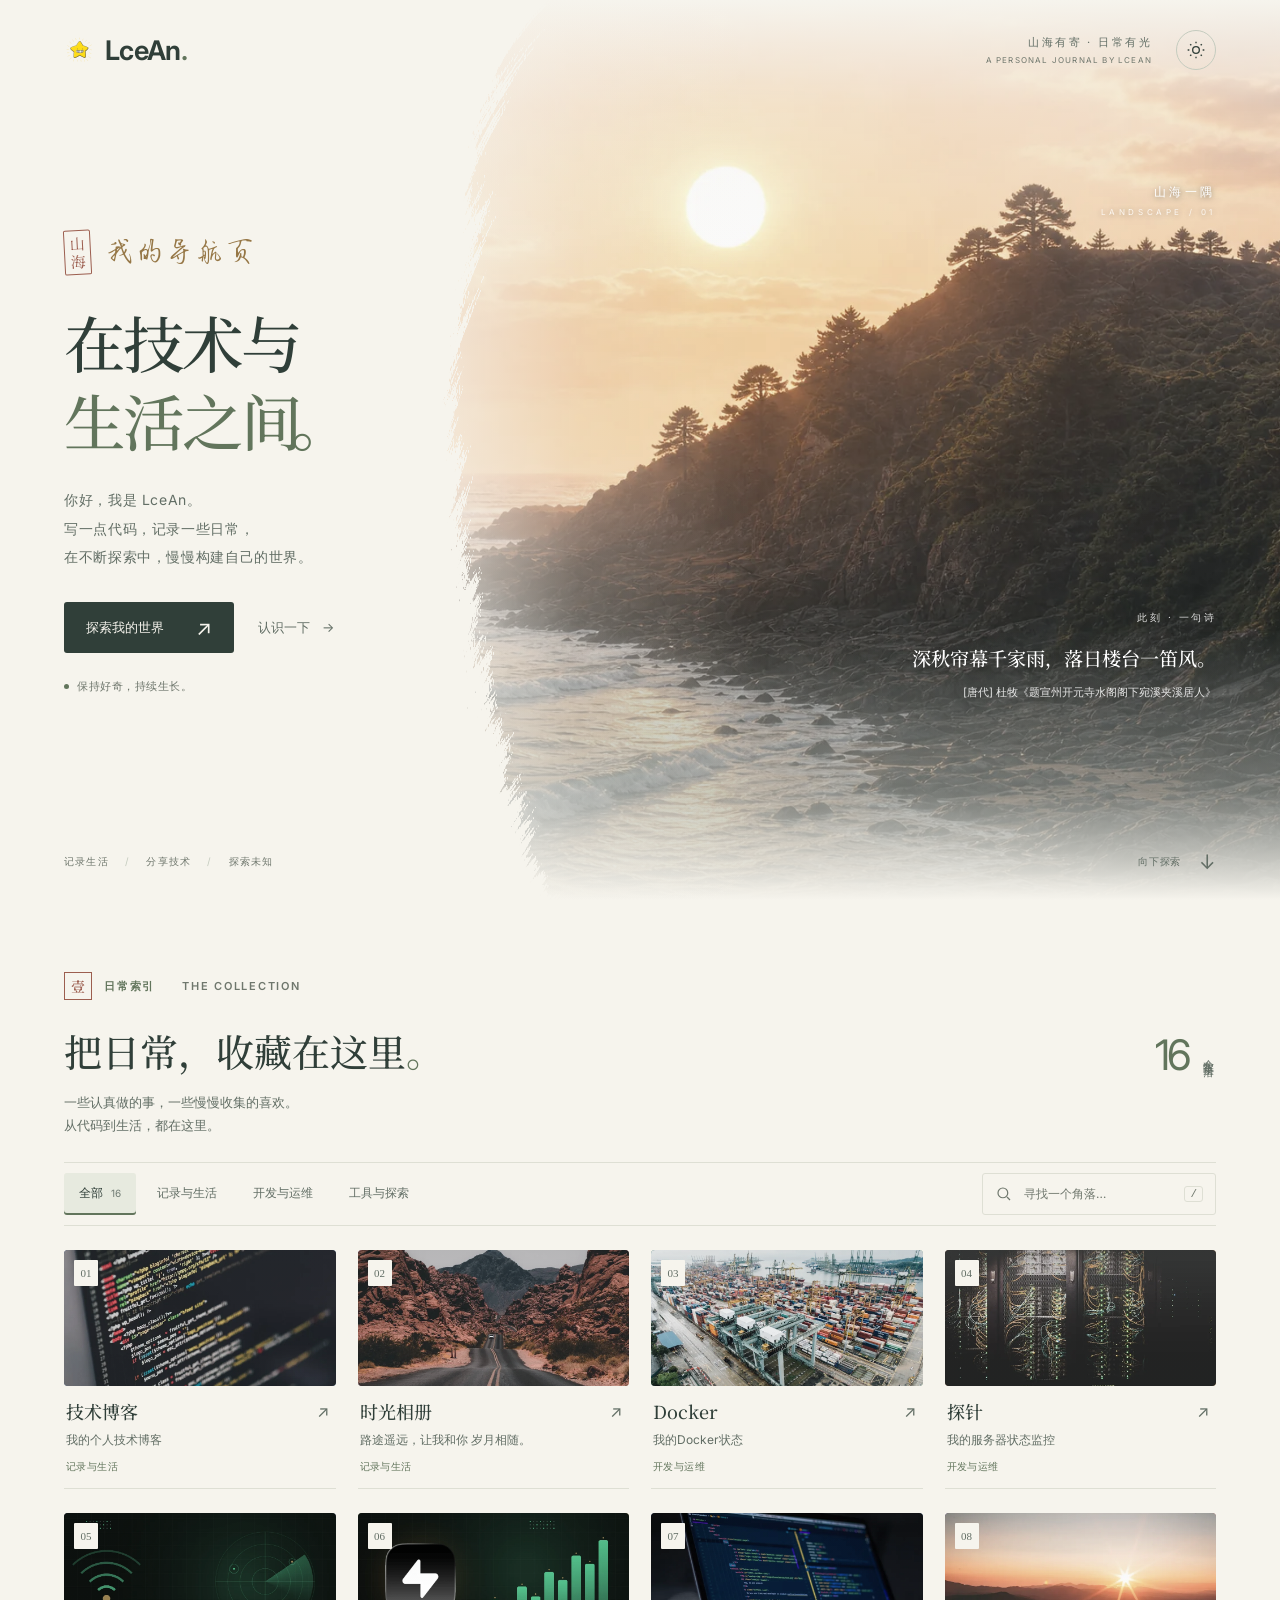
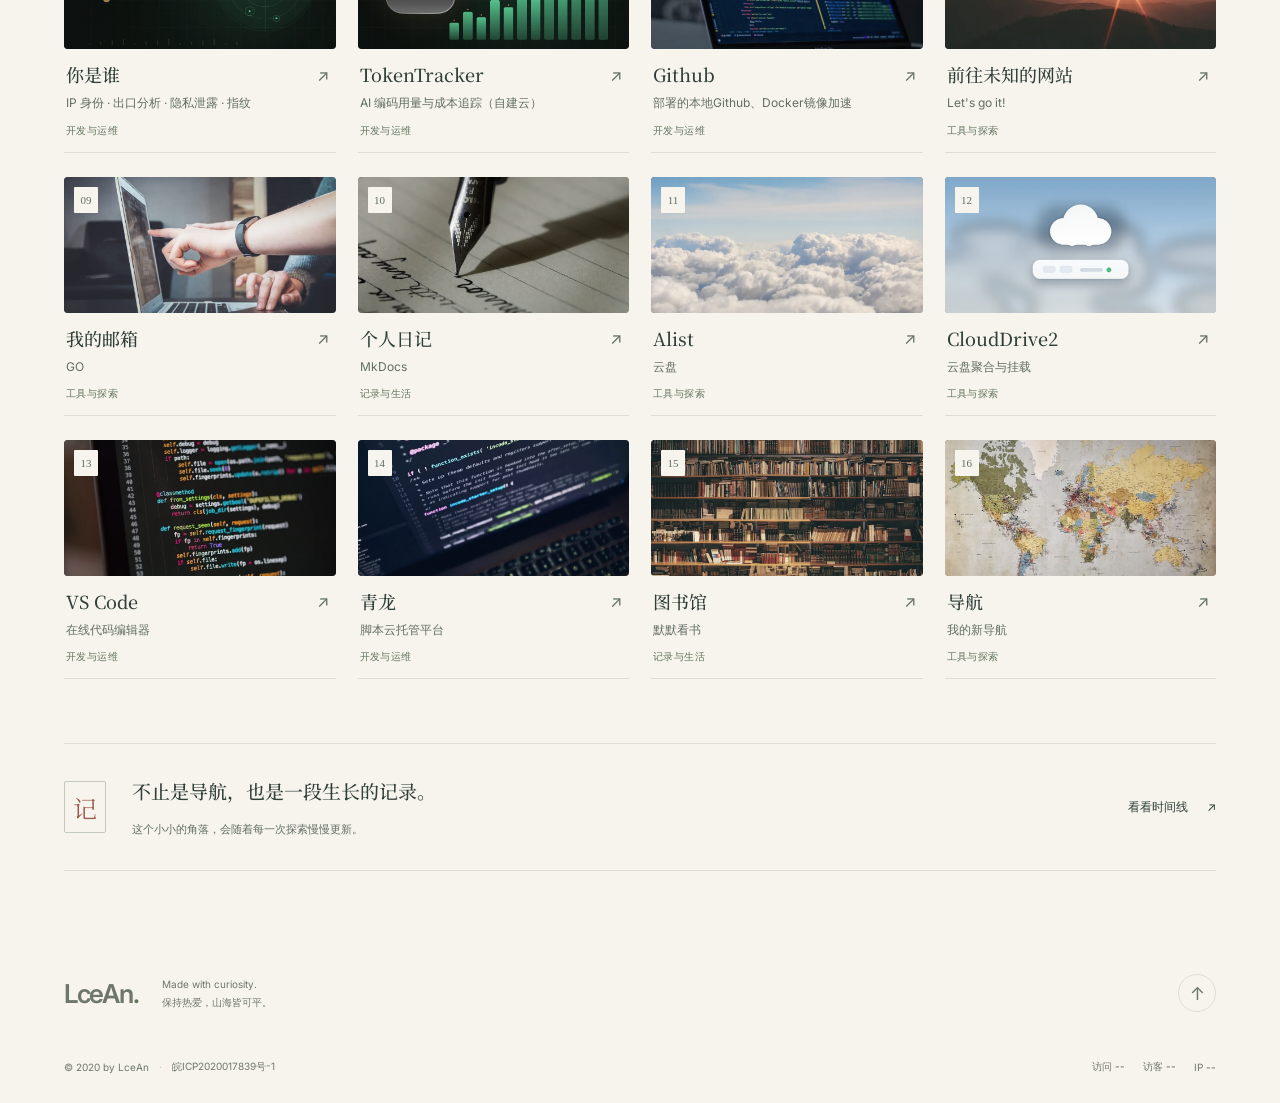
==== index.html @ af522eb8 "feat: bilingual navigation (zh/en) with auto-detect and toggle" ====
<!DOCTYPE html>
<html lang="zh-CN">
<head>
    <meta charset="UTF-8">
    <meta name="viewport" content="width=device-width, initial-scale=1.0">
    <meta name="author" content="LceAn" id="meta-author">
    <meta name="description" content="LceAn 的个人数字花园：记录生活、分享技术、探索未知。" id="meta-description">
    <meta name="theme-color" content="#f6f4ed">
    <meta property="og:title" content="LceAn - 个人网站导航">
    <meta property="og:description" content="技术、生活与持续构建中的个人数字入口">
    <meta property="og:type" content="website">
    <meta property="og:url" content="https://www.lcean.com">
    <meta property="og:image" content="https://www.lcean.com/src/img/hero-landscape-day.webp?v=20260731v1">
    <meta name="twitter:card" content="summary_large_image">
    <title>LceAn - 个人网站导航</title>

    <script>
        try {
            const savedTheme = localStorage.getItem("lcean-theme");
            const useDarkTheme = savedTheme
                ? savedTheme === "dark"
                : window.matchMedia("(prefers-color-scheme: dark)").matches;
            document.documentElement.classList.toggle("theme-dark", useDarkTheme);
            document.querySelector('meta[name="theme-color"]').content = useDarkTheme ? "#111d1b" : "#f6f4ed";
        } catch {}
    </script>
    <link rel="canonical" href="https://www.lcean.com/">
    <link rel="icon" type="image/webp" href="src/img/logoTM.webp?v=20260731v1">
    <link rel="preconnect" href="https://fonts.googleapis.com">
    <link rel="preconnect" href="https://fonts.gstatic.com" crossorigin>
    <link rel="preconnect" href="https://img.lcean.com" crossorigin>
    <link href="https://fonts.googleapis.com/css2?family=Inter:wght@400;500;600;700&family=Noto+Serif+SC:wght@500;600&display=swap" rel="stylesheet">
    <link rel="stylesheet" href="src/css/iconfont.css">
    <link rel="stylesheet" href="src/css/redesign.css?20260731v2">
    <link rel="stylesheet" href="src/css/garden.css?20261025v2">
</head>

<body>
    <a class="skip-link" href="#directory">跳到网站导航</a>
    <header class="site-header" id="site-header" aria-hidden="true" inert>
        <div class="header-inner">
            <a class="brand" href="#home" aria-label="返回首页" data-home-link>
                <img src="src/img/logoTM.webp?v=20260731v1" alt="" width="42" height="42">
                <span>LceAn</span>
            </a>

            <nav class="primary-nav" aria-label="主导航">
                <button class="nav-link" type="button" data-page="about">关于</button>
                <button class="nav-link" type="button" data-page="timeline">时间线</button>
                <button class="nav-link" type="button" data-page="more">更多</button>
                <span class="nav-divider" aria-hidden="true"></span>
                <a class="icon-link iconfont icon-github"
                   href="https://github.com/LceAn"
                   target="_blank"
                   rel="noopener noreferrer"
                   aria-label="访问 GitHub"></a>
                <button class="theme-toggle" type="button" aria-label="切换昼夜主题" aria-pressed="false">
                    <svg class="theme-icon theme-icon-sun" width="20" height="20" viewBox="0 0 24 24" fill="none" stroke="currentColor" stroke-width="1.6" aria-hidden="true"><circle cx="12" cy="12" r="4"/><path d="M12 2v2m0 16v2M2 12h2m16 0h2M5 5l1.4 1.4m11.2 11.2L19 19M5 19l1.4-1.4M17.6 6.4 19 5"/></svg>
                    <svg class="theme-icon theme-icon-moon" width="20" height="20" viewBox="0 0 24 24" fill="none" stroke="currentColor" stroke-width="1.6" aria-hidden="true"><path d="M20.5 13A8.5 8.5 0 0 1 11 3.5 8.5 8.5 0 1 0 20.5 13Z"/></svg>
                </button>
            </nav>
        </div>
    </header>

    <main>
        <section class="hero" id="home" aria-labelledby="hero-title">
            <div class="hero-masthead">
                <a class="masthead-brand" href="#home" aria-label="LceAn 首页">
                    <img src="src/img/logoTM.webp?v=20260731v1" width="32" height="32" alt="">
                    <span>LceAn<span class="brand-dot">.</span></span>
                </a>
                <span class="masthead-note">山海有寄 · 日常有光<small>A PERSONAL JOURNAL BY LCEAN</small></span>
                <button class="theme-toggle hero-theme" type="button" aria-label="切换昼夜主题" aria-pressed="false">
                    <svg class="theme-icon theme-icon-sun" width="20" height="20" viewBox="0 0 24 24" fill="none" stroke="currentColor" stroke-width="1.6" aria-hidden="true"><circle cx="12" cy="12" r="4"/><path d="M12 2v2m0 16v2M2 12h2m16 0h2M5 5l1.4 1.4m11.2 11.2L19 19M5 19l1.4-1.4M17.6 6.4 19 5"/></svg>
                    <svg class="theme-icon theme-icon-moon" width="20" height="20" viewBox="0 0 24 24" fill="none" stroke="currentColor" stroke-width="1.6" aria-hidden="true"><path d="M20.5 13A8.5 8.5 0 0 1 11 3.5 8.5 8.5 0 1 0 20.5 13Z"/></svg>
                </button>
            </div>
            <div class="hero-copy">
                <div class="hero-preface"><span class="journal-seal" aria-hidden="true"><span>山</span><span>海</span></span><p class="hero-kicker" id="hero-kicker">我的导航页</p></div>
                <h1 id="hero-title"><span>在技术与</span><span class="title-accent">生活之间<span class="title-period">。</span></span></h1>
                <p class="hero-note">你好，我是 LceAn。<br>写一点代码，记录一些日常，<br>在不断探索中，慢慢构建自己的世界。</p>
                <div class="hero-actions">
                    <a class="primary-action" href="#directory">探索我的世界 <span aria-hidden="true">↗</span></a>
                    <button class="text-action" type="button" data-page="about">认识一下 <span aria-hidden="true">→</span></button>
                </div>
                <p class="hero-footnote"><span aria-hidden="true"></span> 保持好奇，持续生长。</p>
            </div>

            <figure class="hero-art" aria-label="日落海岸山水">
                <span class="scene-label" aria-hidden="true">山海一隅<span>LANDSCAPE / 01</span></span>
                <img class="hero-image hero-image-day"
                     src="src/img/hero-landscape-day.webp?v=20260731v1"
                     alt="日落时分的海岸、山崖与松林"
                     width="1536"
                     height="1024"
                     decoding="async"
                     fetchpriority="high">
                <img class="hero-image hero-image-night"
                     src="src/img/hero-landscape-night.webp?v=20260731v1"
                     alt=""
                     width="1536"
                     height="1024"
                     decoding="async"
                     aria-hidden="true">
                <figcaption class="hero-poem">
                    <span id="poem-sentence">深秋帘幕千家雨，落日楼台一笛风。</span>
                    <small id="poem-source">[唐代] 杜牧《题宣州开元寺水阁阁下宛溪夹溪居人》</small>
                </figcaption>
            </figure>
            <div class="hero-bottom">
                <span>记录生活 <i>/</i> 分享技术 <i>/</i> 探索未知</span>
                <a class="explore-link" href="#directory"><span>向下探索</span><span aria-hidden="true">↓</span></a>
            </div>
        </section>

        <section class="directory-section" id="directory" aria-label="个人网站入口">
            <div class="section-shell">
                <div class="directory-intro" data-directory-label>
                    <div>
                        <p class="directory-label"><span class="chapter-mark" aria-hidden="true">壹</span> 日常索引 <span>THE COLLECTION</span></p>
                        <h2>把日常，收藏在这里<span>。</span></h2>
                        <p class="directory-note">一些认真做的事，一些慢慢收集的喜欢。<br>从代码到生活，都在这里。</p>
                    </div>
                    <p class="collection-count"><strong id="site-count">14</strong><span>个数字角落</span></p>
                </div>
                <div class="directory-tools" id="directory-tools">
                    <div class="category-filters" role="group" aria-label="按分类筛选站点">
                        <button type="button" data-category="all" aria-pressed="true">全部 <span>14</span></button>
                        <button type="button" data-category="life" aria-pressed="false">记录与生活</button>
                        <button type="button" data-category="dev" aria-pressed="false">开发与运维</button>
                        <button type="button" data-category="tools" aria-pressed="false">工具与探索</button>
                    </div>
                    <label class="site-search">
                        <svg width="18" height="18" viewBox="0 0 24 24" fill="none" stroke="currentColor" stroke-width="1.6" aria-hidden="true"><circle cx="10.5" cy="10.5" r="6.5"/><path d="m16 16 4 4"/></svg>
                        <input id="site-search" type="search" placeholder="寻找一个角落…" aria-label="搜索站点" autocomplete="off">
                        <kbd aria-hidden="true">/</kbd>
                    </label>
                </div>
                <p class="sr-only" id="filter-status" role="status" aria-live="polite"></p>
                <div class="section-heading">
                    <div>
                        <p class="section-eyebrow"></p>
                        <h2 id="directory-title"></h2>
                    </div>
                    <button class="back-to-directory" type="button" data-back-to-directory hidden>
                        <svg width="18" height="18" viewBox="0 0 24 24" fill="none" stroke="currentColor" stroke-width="1.6" aria-hidden="true"><path d="m10 5-7 7 7 7M3 12h18"/></svg>
                        返回入口
                    </button>
                </div>

                <div id="dynamic-content">
                    <div class="cards-grid" id="cards-grid" aria-live="polite"></div>
                </div>
                <div class="garden-note">
                    <span class="garden-symbol" aria-hidden="true">记</span>
                    <div><p>不止是导航，也是一段生长的记录。</p><span>这个小小的角落，会随着每一次探索慢慢更新。</span></div>
                    <button type="button" data-page="timeline">看看时间线 <span aria-hidden="true">↗</span></button>
                </div>
            </div>
        </section>
    </main>

    <footer class="site-footer">
        <div class="footer-signoff"><a href="#home">LceAn<span>.</span></a><p>Made with curiosity. <span>保持热爱，山海皆可平。</span></p><a class="footer-top" href="#home" aria-label="回到顶部">↑</a></div>
        <div class="footer-inner">
            <div class="footer-identity">
                <span id="footer-copy">© 2020 by LceAn</span>
                <span class="footer-separator" aria-hidden="true">·</span>
                <a id="footer-record" href="https://beian.miit.gov.cn/" target="_blank" rel="noopener noreferrer">皖ICP2020017839号-1</a>
            </div>
            <div class="footer-metrics" aria-label="站点访问数据">
                <span id="busuanzi_container_site_pv">访问 <strong id="busuanzi_value_site_pv">--</strong></span>
                <span id="busuanzi_container_site_uv">访客 <strong id="busuanzi_value_site_uv">--</strong></span>
                <span class="footer-ip">IP <strong id="user-ip">获取中</strong></span>
            </div>
        </div>
    </footer>

    <script type="module" src="src/js/redesign.js?20261109v1"></script>
<script type="module" src="/src/js/i18n.js"></script>
</body>
</html>
---- src/css/iconfont.css ----
/* 在线链接服务仅供平台体验和调试使用，平台不承诺服务的稳定性，企业客户需下载字体包自行发布使用并做好备份。 */
@font-face {
    font-family: 'iconfont';  /* Project id 4382156 */
    src: url('//at.alicdn.com/t/c/font_4382156_0seyb698ra4q.woff2?t=1703077692070') format('woff2'),
    url('//at.alicdn.com/t/c/font_4382156_0seyb698ra4q.woff?t=1703077692070') format('woff'),
    url('//at.alicdn.com/t/c/font_4382156_0seyb698ra4q.ttf?t=1703077692070') format('truetype');
}


.iconfont {
    font-family: "iconfont" !important;
    font-size: 16px;
    font-style: normal;
    -webkit-font-smoothing: antialiased;
    -moz-osx-font-smoothing: grayscale;
}

.icon-zhihu-copy:before {
    content: "\e600";
}

.icon-yejian:before {
    content: "\e650";
}


.icon-github:before {
    content: "\e64c";
}

.icon_top:before{
    content:"\e62b";
}
---- src/css/redesign.css ----
@charset "utf-8";

@font-face {
    font-family: "LceAn Brush";
    src: url("../ttf/lcean-brush-subset.ttf?v=20260731v1") format("truetype");
    font-weight: 400;
    font-style: normal;
    font-display: swap;
}

:root {
    --paper: #fbf8f1;
    --paper-soft: #f6f1e8;
    --surface: #ffffff;
    --ink: #132135;
    --ink-soft: #606875;
    --ink-faint: #9197a1;
    --accent: #3156f5;
    --accent-soft: rgba(49, 86, 245, 0.1);
    --amber: #f2ab00;
    --line: rgba(19, 33, 53, 0.12);
    --line-strong: rgba(19, 33, 53, 0.2);
    --header-height: 60px;
    --page-padding: clamp(24px, 4vw, 64px);
    --content-width: 1180px;
    --radius-card: 18px;
    --shadow-card: 0 12px 34px rgba(32, 37, 44, 0.08);
    --shadow-card-hover: 0 24px 54px rgba(32, 37, 44, 0.16);
    color-scheme: light;
}

html.theme-dark {
    --paper: #0d1118;
    --paper-soft: #121821;
    --surface: #171d27;
    --ink: #f5f0e8;
    --ink-soft: #b7bdc7;
    --ink-faint: #7f8793;
    --accent: #8091ff;
    --accent-soft: rgba(128, 145, 255, 0.14);
    --amber: #f1bd43;
    --line: rgba(255, 255, 255, 0.1);
    --line-strong: rgba(255, 255, 255, 0.18);
    --shadow-card: 0 14px 34px rgba(0, 0, 0, 0.28);
    --shadow-card-hover: 0 24px 60px rgba(0, 0, 0, 0.42);
    color-scheme: dark;
}

* {
    box-sizing: border-box;
}

html {
    scroll-behavior: smooth;
    background: var(--paper);
}

body {
    margin: 0;
    min-width: 320px;
    color: var(--ink);
    background: var(--paper);
    font-family: "Inter", "PingFang SC", "Microsoft YaHei", sans-serif;
    -webkit-font-smoothing: antialiased;
    text-rendering: optimizeLegibility;
    transition: color 360ms ease, background-color 360ms ease;
}

button,
a {
    font: inherit;
}

a {
    color: inherit;
}

button {
    border: 0;
}

button,
a[href] {
    -webkit-tap-highlight-color: transparent;
}

:focus-visible {
    outline: 3px solid color-mix(in srgb, var(--accent) 68%, transparent);
    outline-offset: 4px;
}

.material-symbols-rounded {
    font-variation-settings: "FILL" 0, "wght" 400, "GRAD" 0, "opsz" 20;
}

.site-header {
    position: fixed;
    top: 0;
    left: 0;
    width: 100%;
    z-index: 100;
    height: var(--header-height);
    background: var(--paper);
    border-bottom: 0;
    opacity: 0;
    visibility: hidden;
    pointer-events: none;
    transform: translateY(calc(-100% - 8px));
    transition:
        transform 320ms cubic-bezier(0.22, 1, 0.36, 1),
        opacity 220ms ease,
        visibility 0s linear 320ms,
        background-color 360ms ease;
}

body.is-header-visible .site-header {
    opacity: 1;
    visibility: visible;
    pointer-events: auto;
    transform: translateY(0);
    transition-delay: 0s;
}

.header-inner {
    width: 100%;
    height: 100%;
    padding: 0 var(--page-padding);
    display: flex;
    align-items: center;
    justify-content: space-between;
}

.brand {
    display: inline-flex;
    align-items: center;
    gap: 8px;
    color: var(--ink);
    text-decoration: none;
    font-size: 23px;
    font-weight: 650;
    letter-spacing: 0;
}

.brand img {
    width: 34px;
    height: 34px;
    object-fit: contain;
    mix-blend-mode: multiply;
    transform: scale(1.08);
    transform-origin: center;
}

html.theme-dark .brand img {
    padding: 3px;
    background: #fff;
    border-radius: 50%;
    mix-blend-mode: normal;
}

.primary-nav {
    display: flex;
    align-items: center;
    gap: 22px;
}

.nav-link,
.icon-link,
.theme-toggle {
    color: var(--ink);
}

.nav-link {
    position: relative;
    padding: 8px 0;
    background: transparent;
    font-size: 14px;
    font-weight: 500;
    cursor: pointer;
    transition: color 180ms ease;
}

.nav-link::after {
    content: "";
    position: absolute;
    left: 50%;
    right: 50%;
    bottom: 2px;
    height: 2px;
    border-radius: 99px;
    background: var(--accent);
    transition: left 180ms ease, right 180ms ease;
}

.nav-link:hover,
.nav-link.is-active {
    color: var(--accent);
}

.nav-link.is-active::after {
    left: 0;
    right: 0;
}

.nav-divider {
    width: 1px;
    height: 18px;
    background: var(--line-strong);
}

.icon-link {
    display: inline-grid;
    width: 30px;
    height: 30px;
    place-items: center;
    border-radius: 50%;
    text-decoration: none;
    font-size: 20px;
    transition: color 180ms ease, background-color 180ms ease, transform 180ms ease;
}

.icon-link:hover {
    color: var(--accent);
    background: var(--accent-soft);
    transform: translateY(-1px);
}

.theme-toggle {
    position: relative;
    display: grid;
    width: 32px;
    height: 32px;
    place-items: center;
    border: 0;
    border-radius: 50%;
    background: transparent;
    box-shadow: none;
    cursor: pointer;
    transition: color 180ms ease, border-color 180ms ease, transform 180ms ease, background-color 360ms ease;
}

.theme-toggle:hover {
    color: var(--accent);
    background: var(--accent-soft);
    transform: rotate(5deg);
}

.theme-icon {
    position: absolute;
    font-size: 19px;
    transition: opacity 240ms ease, transform 240ms ease;
}

.theme-icon-moon {
    opacity: 0;
    transform: rotate(-45deg) scale(0.65);
}

html.theme-dark .theme-icon-sun {
    opacity: 0;
    transform: rotate(45deg) scale(0.65);
}

html.theme-dark .theme-icon-moon {
    opacity: 1;
    transform: rotate(0) scale(1);
}

.hero {
    position: relative;
    min-height: 100svh;
    overflow: hidden;
    background: var(--paper);
    isolation: isolate;
}

.hero-copy {
    position: absolute;
    z-index: 4;
    left: var(--page-padding);
    top: 50%;
    width: min(45vw, 650px);
    transform: translateY(-46%);
}

.hero-kicker {
    margin: 0 0 28px;
    color: var(--amber);
    font-family: "LceAn Brush", "KaiTi", cursive;
    font-size: 46px;
    line-height: 1;
    letter-spacing: 0.08em;
}

.hero h1 {
    max-width: 680px;
    margin: 0;
    color: var(--ink);
    font-family: "Noto Serif SC", "Songti SC", serif;
    font-size: 72px;
    font-weight: 600;
    line-height: 1.18;
    letter-spacing: 0;
    text-wrap: balance;
}

.headline-brush {
    display: block;
    width: clamp(112px, 10vw, 152px);
    height: auto;
    margin: 26px 0 17px;
    object-fit: contain;
    opacity: 0.92;
}

.hero-note {
    max-width: 430px;
    margin: 0;
    color: var(--ink-soft);
    font-size: 15px;
    line-height: 1.75;
    letter-spacing: 0.02em;
}

.hero-art {
    position: absolute;
    z-index: 2;
    top: 0;
    right: 0;
    width: min(92vw, 1380px);
    height: 100%;
    margin: 0;
    overflow: hidden;
    opacity: 1;
    animation: reveal-landscape 760ms ease-out 80ms backwards;
    -webkit-mask-image: url("../img/hero-brush-mask.webp?v=20260731v1");
    mask-image: url("../img/hero-brush-mask.webp?v=20260731v1");
    -webkit-mask-size: 100% 100%;
    mask-size: 100% 100%;
    -webkit-mask-position: center;
    mask-position: center;
    -webkit-mask-repeat: no-repeat;
    mask-repeat: no-repeat;
}

.hero-art::after {
    content: "";
    position: absolute;
    z-index: 4;
    right: 0;
    bottom: 0;
    left: 0;
    height: 32px;
    background: linear-gradient(to bottom, transparent, var(--paper));
    pointer-events: none;
}

.hero-image {
    position: absolute;
    inset: 0;
    width: 100%;
    height: 100%;
    object-fit: cover;
    object-position: left center;
    transition: opacity 500ms ease;
}

.hero-image-night {
    opacity: 0;
}

html.theme-dark .hero-image-day {
    opacity: 0;
}

html.theme-dark .hero-image-night {
    opacity: 1;
}

.hero-poem {
    position: absolute;
    z-index: 3;
    right: clamp(28px, 4vw, 70px);
    bottom: clamp(72px, 10vh, 120px);
    max-width: 520px;
    color: #fff;
    text-align: right;
    text-shadow: 0 2px 16px rgba(0, 0, 0, 0.58);
}

.hero-poem span {
    display: block;
    font-family: "Noto Serif SC", serif;
    font-size: 24px;
    font-weight: 600;
    line-height: 1.5;
}

.hero-poem small {
    display: block;
    margin-top: 8px;
    font-size: 12px;
    line-height: 1.5;
    opacity: 0.86;
}

.explore-link {
    position: absolute;
    z-index: 5;
    left: calc(var(--page-padding) + min(17vw, 225px));
    bottom: clamp(28px, 5vh, 54px);
    display: inline-flex;
    flex-direction: column;
    align-items: center;
    gap: 6px;
    color: var(--ink-soft);
    text-decoration: none;
    font-size: 13px;
    letter-spacing: 0.08em;
    transition: color 180ms ease, transform 180ms ease;
}

.explore-link .material-symbols-rounded {
    font-size: 24px;
    animation: float-down 1800ms ease-in-out infinite;
}

.explore-link:hover {
    color: var(--accent);
    transform: translateY(2px);
}

.directory-section {
    scroll-margin-top: var(--header-height);
    min-height: 100vh;
    padding: clamp(78px, 8vw, 116px) var(--page-padding) clamp(72px, 8vw, 108px);
    background: var(--paper);
    border-top: 0;
}

.section-shell {
    width: min(100%, var(--content-width));
    margin: 0 auto;
}

.directory-label {
    margin: 0 0 26px;
    color: var(--accent);
    font-size: 12px;
    font-weight: 600;
    letter-spacing: 0.17em;
}

.directory-label[hidden] {
    display: none !important;
}

.section-heading {
    display: none;
    align-items: flex-end;
    justify-content: space-between;
    gap: 24px;
    margin-bottom: 38px;
}

.directory-section.is-page-view .section-heading {
    display: flex;
}

.section-eyebrow {
    margin: 0 0 10px;
    color: var(--accent);
    font-size: 12px;
    font-weight: 600;
    letter-spacing: 0.16em;
    text-transform: uppercase;
}

.section-heading h2 {
    margin: 0;
    color: var(--ink);
    font-family: "Noto Serif SC", serif;
    font-size: 42px;
    font-weight: 600;
    letter-spacing: 0;
}

.back-to-directory {
    display: inline-flex;
    align-items: center;
    gap: 8px;
    padding: 11px 16px;
    color: var(--ink);
    background: var(--surface);
    border: 1px solid var(--line);
    border-radius: 999px;
    cursor: pointer;
    transition: color 180ms ease, border-color 180ms ease, transform 180ms ease;
}

.back-to-directory[hidden] {
    display: none !important;
}

.back-to-directory:hover {
    color: var(--accent);
    border-color: color-mix(in srgb, var(--accent) 36%, transparent);
    transform: translateY(-1px);
}

.cards-grid {
    display: grid;
    grid-template-columns: repeat(3, minmax(0, 1fr));
    gap: 20px;
}

.nav-card {
    position: relative;
    min-width: 0;
    overflow: hidden;
    border: 1px solid var(--line);
    border-radius: var(--radius-card);
    background: var(--surface);
    box-shadow: var(--shadow-card);
    color: #fff;
    text-decoration: none;
    opacity: 0;
    transform: translateY(28px);
    transition:
        opacity 560ms cubic-bezier(0.22, 1, 0.36, 1),
        transform 560ms cubic-bezier(0.22, 1, 0.36, 1),
        box-shadow 260ms ease,
        border-color 260ms ease;
}

.nav-card.is-visible {
    opacity: 1;
    transform: translateY(0);
}

.nav-card:hover {
    z-index: 2;
    border-color: color-mix(in srgb, var(--accent) 42%, transparent);
    box-shadow: var(--shadow-card-hover);
    transform: translateY(-7px);
}

.card-media {
    position: relative;
    aspect-ratio: 16 / 9;
    overflow: hidden;
    background: #6574a8;
}

.card-media::after {
    content: "";
    position: absolute;
    inset: 0;
    z-index: 1;
    background:
        linear-gradient(180deg, rgba(8, 12, 18, 0.08), rgba(8, 12, 18, 0.24) 44%, rgba(8, 12, 18, 0.74));
}

.card-image {
    width: 100%;
    height: 100%;
    display: block;
    object-fit: cover;
    transition: transform 700ms cubic-bezier(0.22, 1, 0.36, 1), opacity 240ms ease;
}

.nav-card:hover .card-image {
    transform: scale(1.055);
}

.card-badge {
    position: absolute;
    z-index: 3;
    top: 14px;
    right: 14px;
    padding: 6px 10px;
    border: 1px solid rgba(255, 255, 255, 0.3);
    border-radius: 999px;
    background: rgba(20, 24, 31, 0.58);
    font-size: 11px;
    font-weight: 600;
    letter-spacing: 0.04em;
}

.card-copy {
    position: absolute;
    z-index: 3;
    left: 20px;
    right: 20px;
    bottom: 18px;
}

.card-copy h3 {
    margin: 0;
    font-size: 25px;
    font-weight: 650;
    line-height: 1.2;
    letter-spacing: 0;
    text-shadow: 0 2px 12px rgba(0, 0, 0, 0.48);
}

.card-copy p {
    margin: 7px 0 0;
    overflow: hidden;
    font-size: 13px;
    line-height: 1.5;
    opacity: 0.92;
    text-overflow: ellipsis;
    text-shadow: 0 2px 9px rgba(0, 0, 0, 0.58);
    white-space: nowrap;
}

.content-view {
    animation: content-enter 420ms ease both;
}

.about-page {
    width: 100%;
}

.about-intro {
    display: grid;
    grid-template-columns: 112px minmax(0, 1fr) 132px;
    gap: clamp(24px, 3.5vw, 46px);
    align-items: center;
    padding: 6px 0 40px;
    border-bottom: 1px solid var(--line);
}

.about-avatar {
    display: block;
    width: 112px;
    height: 112px;
    object-fit: cover;
    border: 1px solid var(--line-strong);
    border-radius: 50%;
}

.about-role {
    margin: 0 0 9px;
    color: var(--accent);
    font-size: 11px;
    font-weight: 600;
    letter-spacing: 0.14em;
    text-transform: uppercase;
}

.about-intro-copy h3 {
    margin: 0;
    color: var(--ink);
    font-family: "Noto Serif SC", serif;
    font-size: 36px;
    font-weight: 600;
    letter-spacing: 0;
}

.about-intro-copy > p:last-child {
    max-width: 690px;
    margin: 14px 0 0;
    color: var(--ink-soft);
    font-size: 14px;
    line-height: 1.9;
}

.about-social {
    display: grid;
}

.about-social a {
    display: flex;
    align-items: center;
    justify-content: space-between;
    gap: 12px;
    padding: 10px 0;
    color: var(--ink-soft);
    border-bottom: 1px solid var(--line);
    font-size: 12px;
    text-decoration: none;
    transition: color 180ms ease, padding-left 180ms ease;
}

.about-social a:first-child {
    border-top: 1px solid var(--line);
}

.about-social a:hover {
    padding-left: 4px;
    color: var(--accent);
}

.about-social .material-symbols-rounded {
    font-size: 15px;
}

.about-contact-grid {
    display: grid;
    grid-template-columns: repeat(3, minmax(0, 1fr));
    margin: 0;
    border-bottom: 1px solid var(--line);
}

.about-contact-item {
    display: grid;
    grid-template-columns: 28px minmax(0, 1fr);
    gap: 11px;
    padding: 21px 24px;
    border-right: 1px solid var(--line);
}

.about-contact-item:first-child {
    padding-left: 0;
}

.about-contact-item:last-child {
    border-right: 0;
}

.about-contact-item > .material-symbols-rounded {
    margin-top: 2px;
    color: var(--ink-faint);
    font-size: 18px;
}

.about-contact-item dt {
    margin-bottom: 5px;
    color: var(--ink-faint);
    font-size: 10px;
    letter-spacing: 0.08em;
}

.about-contact-item dd {
    margin: 0;
    color: var(--ink);
    font-size: 13px;
}

.about-contact-item a {
    color: inherit;
    text-decoration: none;
}

.about-contact-item a:hover {
    color: var(--accent);
}

.about-section {
    padding: 42px 0;
    border-bottom: 1px solid var(--line);
}

.about-version-section {
    padding-bottom: 8px;
    border-bottom: 0;
}

.about-section-heading {
    display: flex;
    align-items: flex-end;
    justify-content: space-between;
    gap: 36px;
    margin-bottom: 24px;
}

.about-section-heading > div > p {
    margin: 0 0 7px;
    color: var(--accent);
    font-size: 10px;
    font-weight: 600;
    letter-spacing: 0.15em;
    text-transform: uppercase;
}

.about-section-heading h3 {
    margin: 0;
    color: var(--ink);
    font-family: "Noto Serif SC", serif;
    font-size: 25px;
    font-weight: 600;
    letter-spacing: 0;
}

.about-section-heading > p {
    max-width: 440px;
    margin: 0;
    color: var(--ink-faint);
    font-size: 12px;
    line-height: 1.7;
    text-align: right;
}

.honor-grid {
    display: grid;
    grid-template-columns: repeat(4, minmax(0, 1fr));
    gap: 10px;
}

.honor-badge {
    display: grid;
    grid-template-columns: 42px minmax(0, 1fr) auto;
    gap: 12px;
    align-items: center;
    min-height: 88px;
    padding: 15px;
    background: color-mix(in srgb, var(--surface) 72%, transparent);
    border: 1px solid var(--line);
    border-radius: 14px;
}

.honor-icon {
    display: grid;
    width: 42px;
    height: 42px;
    place-items: center;
    color: var(--amber);
    background: color-mix(in srgb, var(--amber) 9%, var(--surface));
    border: 1px solid color-mix(in srgb, var(--amber) 32%, var(--line));
    border-radius: 50%;
    font-size: 21px;
    font-variation-settings: "FILL" 0, "wght" 420, "GRAD" 0, "opsz" 24;
}

.honor-content {
    min-width: 0;
}

.honor-content strong,
.honor-content small {
    display: block;
}

.honor-content strong {
    color: var(--ink);
    font-size: 13px;
    font-weight: 600;
}

.honor-content small {
    margin-top: 4px;
    overflow: hidden;
    color: var(--ink-faint);
    font-size: 10px;
    line-height: 1.4;
    text-overflow: ellipsis;
    white-space: nowrap;
}

.honor-count {
    color: var(--accent);
    font-family: "Inter", sans-serif;
    font-size: 15px;
    font-weight: 700;
    letter-spacing: 0;
}

.version-grid {
    display: grid;
    grid-template-columns: repeat(4, minmax(0, 1fr));
    border-top: 1px solid var(--line);
    border-bottom: 1px solid var(--line);
}

.version-cell {
    padding: 19px 20px;
    border-right: 1px solid var(--line);
}

.version-cell:first-child {
    padding-left: 0;
}

.version-cell:last-child {
    border-right: 0;
}

.version-cell span {
    display: block;
    margin-bottom: 7px;
    color: var(--ink-faint);
    font-size: 10px;
    letter-spacing: 0.05em;
}

.version-cell strong,
.version-cell a {
    color: var(--ink);
    font-size: 13px;
    font-weight: 600;
    text-decoration: none;
}

.version-cell a:hover {
    color: var(--accent);
}

.history-intro,
.more-intro {
    max-width: 680px;
    margin: -10px 0 42px;
    color: var(--ink-soft);
    font-size: 14px;
    line-height: 1.8;
}

.history-list {
    position: relative;
}

.history-list::before {
    content: "";
    position: absolute;
    top: 10px;
    bottom: 10px;
    left: 91px;
    width: 1px;
    background: var(--line-strong);
}

.history-year {
    display: grid;
    grid-template-columns: 70px 1fr;
    gap: 44px;
    margin-bottom: 42px;
}

.history-year-label {
    position: sticky;
    top: calc(var(--header-height) + 24px);
    align-self: start;
    color: var(--accent);
    font-family: "Noto Serif SC", serif;
    font-size: 22px;
    font-weight: 600;
}

.history-events {
    display: grid;
}

.history-event {
    position: relative;
    display: grid;
    grid-template-columns: 104px 1fr;
    gap: 20px;
    padding: 0 0 24px;
}

.history-event::before {
    content: "";
    position: absolute;
    top: 7px;
    left: -28px;
    width: 7px;
    height: 7px;
    border: 2px solid var(--paper-soft);
    border-radius: 50%;
    background: var(--accent);
    box-shadow: 0 0 0 1px var(--accent);
}

.history-event time {
    color: var(--ink-faint);
    font-size: 12px;
    line-height: 1.7;
}

.history-event p {
    margin: 0;
    color: var(--ink);
    font-size: 14px;
    line-height: 1.7;
}

.resource-list {
    border-top: 1px solid var(--line);
}

.resource-row {
    display: grid;
    grid-template-columns: 54px minmax(0, 1fr) auto;
    gap: 22px;
    align-items: center;
    padding: 24px 0;
    color: var(--ink);
    border-bottom: 1px solid var(--line);
    text-decoration: none;
    transition: color 180ms ease, padding-left 180ms ease;
}

.resource-row:hover {
    padding-left: 8px;
    color: var(--accent);
}

.resource-index {
    color: var(--ink-faint);
    font-family: "Inter", sans-serif;
    font-size: 12px;
    letter-spacing: 0.08em;
}

.resource-copy h3 {
    margin: 0 0 6px;
    font-family: "Noto Serif SC", serif;
    font-size: 22px;
    font-weight: 600;
}

.resource-copy p {
    margin: 0;
    color: var(--ink-soft);
    font-size: 13px;
    line-height: 1.7;
}

.resource-row .material-symbols-rounded {
    color: var(--ink-faint);
    font-size: 20px;
    transition: color 180ms ease, transform 180ms ease;
}

.resource-row:hover .material-symbols-rounded {
    color: var(--accent);
    transform: translate(3px, -3px);
}

.section-loading,
.section-error {
    margin: 70px 0;
    color: var(--ink-soft);
    text-align: center;
}

html.theme-dark .about-container {
    background: var(--paper-soft);
}

html.theme-dark .about-card,
html.theme-dark .about-header {
    color: var(--ink);
    background: var(--surface);
}

html.theme-dark .about-header {
    border-bottom-color: var(--line);
}

html.theme-dark .about-title,
html.theme-dark .section-title,
html.theme-dark .contact-link,
html.theme-dark .contact-text,
html.theme-dark .social-link,
html.theme-dark .honor-text,
html.theme-dark .version-value {
    color: var(--ink);
}

html.theme-dark .about-subtitle,
html.theme-dark .section-text,
html.theme-dark .version-label {
    color: var(--ink-soft);
}

html.theme-dark .contact-item,
html.theme-dark .social-link,
html.theme-dark .honor-item,
html.theme-dark .version-row {
    background: color-mix(in srgb, var(--surface) 72%, #000);
}

.site-footer {
    padding: 0 var(--page-padding);
    color: var(--ink-faint);
    background: var(--paper);
    border-top: 1px solid var(--line);
    font-size: 12px;
}

.footer-inner {
    width: min(100%, var(--content-width));
    min-height: 46px;
    margin: 0 auto;
    display: flex;
    align-items: center;
    justify-content: space-between;
    gap: 24px;
}

.footer-identity,
.footer-metrics {
    display: flex;
    align-items: center;
    gap: 10px;
    white-space: nowrap;
}

.site-footer a {
    color: inherit;
    text-decoration: none;
}

.site-footer a:hover {
    color: var(--accent);
}

.footer-separator {
    color: var(--line-strong);
}

.footer-metrics {
    gap: 18px;
}

.footer-metrics strong {
    color: var(--ink-soft);
    font-weight: 500;
}

@keyframes reveal-landscape {
    from {
        opacity: 0;
    }
    to {
        opacity: 1;
    }
}

@keyframes float-down {
    0%,
    100% {
        transform: translateY(-2px);
    }
    50% {
        transform: translateY(5px);
    }
}

@keyframes content-enter {
    from {
        opacity: 0;
        transform: translateY(14px);
    }
    to {
        opacity: 1;
        transform: translateY(0);
    }
}

@media (max-width: 1040px) {
    :root {
        --page-padding: clamp(22px, 4vw, 42px);
    }

    .hero-copy {
        width: 48vw;
    }

    .hero-art {
        width: 84vw;
    }

    .hero h1 {
        font-size: 60px;
    }

    .cards-grid {
        grid-template-columns: repeat(2, minmax(0, 1fr));
    }

    .about-intro {
        grid-template-columns: 96px minmax(0, 1fr);
    }

    .about-avatar {
        width: 96px;
        height: 96px;
    }

    .about-social {
        grid-column: 2;
        grid-template-columns: repeat(3, minmax(0, 1fr));
        gap: 22px;
    }

    .about-social a:first-child {
        border-top: 0;
    }

    .honor-grid,
    .version-grid {
        grid-template-columns: repeat(2, minmax(0, 1fr));
    }

    .version-cell:nth-child(2) {
        border-right: 0;
    }

    .version-cell:nth-child(n + 3) {
        border-top: 1px solid var(--line);
    }
}

@media (max-width: 720px) {
    :root {
        --header-height: 56px;
        --page-padding: 18px;
    }

    .brand {
        gap: 5px;
        font-size: 20px;
    }

    .brand img {
        width: 30px;
        height: 30px;
        transform: scale(1);
    }

    .primary-nav {
        gap: 10px;
    }

    .nav-link {
        font-size: 13px;
    }

    .nav-divider {
        display: none;
    }

    .icon-link {
        width: 27px;
        height: 27px;
        font-size: 18px;
    }

    .theme-toggle {
        width: 29px;
        height: 29px;
    }

    .hero-copy {
        top: 21%;
        left: 24px;
        width: calc(100% - 48px);
        transform: none;
    }

    .hero-kicker {
        margin-bottom: 18px;
        font-size: 34px;
    }

    .hero h1 {
        max-width: 340px;
        font-size: 44px;
        line-height: 1.22;
    }

    .headline-brush {
        width: 105px;
        margin: 18px 0 13px;
    }

    .hero-note {
        max-width: 290px;
        font-size: 13px;
        line-height: 1.65;
    }

    .hero-art {
        top: 34%;
        width: 112vw;
        height: 66%;
        transform: translateX(10vw);
        -webkit-mask-size: 112% 100%;
        mask-size: 112% 100%;
        -webkit-mask-position: left center;
        mask-position: left center;
    }

    .hero-image {
        object-position: 68% center;
    }

    .hero-poem {
        right: 28px;
        bottom: 58px;
        max-width: 310px;
    }

    .hero-poem span {
        font-size: 16px;
    }

    .hero-poem small {
        display: none;
    }

    .explore-link {
        left: 24px;
        bottom: 22px;
        align-items: flex-start;
    }

    .section-heading {
        align-items: flex-start;
        flex-direction: column;
    }

    .about-intro {
        grid-template-columns: 72px minmax(0, 1fr);
        gap: 18px;
        padding-bottom: 30px;
    }

    .about-avatar {
        width: 72px;
        height: 72px;
    }

    .about-intro-copy h3 {
        font-size: 27px;
    }

    .about-intro-copy > p:last-child {
        grid-column: 1 / -1;
        font-size: 13px;
        line-height: 1.8;
    }

    .about-social {
        grid-column: 1 / -1;
        gap: 14px;
    }

    .about-contact-grid {
        grid-template-columns: 1fr;
    }

    .about-contact-item,
    .about-contact-item:first-child {
        padding: 16px 0;
        border-right: 0;
        border-bottom: 1px solid var(--line);
    }

    .about-contact-item:last-child {
        border-bottom: 0;
    }

    .about-section {
        padding: 34px 0;
    }

    .about-section-heading {
        align-items: flex-start;
        flex-direction: column;
        gap: 12px;
        margin-bottom: 20px;
    }

    .about-section-heading > p {
        max-width: 320px;
        text-align: left;
    }

    .honor-grid {
        grid-template-columns: 1fr;
    }

    .version-grid {
        grid-template-columns: 1fr;
    }

    .version-cell,
    .version-cell:first-child {
        padding: 16px 0;
        border-right: 0;
        border-bottom: 1px solid var(--line);
    }

    .version-cell:nth-child(n + 3) {
        border-top: 0;
    }

    .version-cell:last-child {
        border-bottom: 0;
    }

    .history-list::before {
        left: 15px;
    }

    .history-year {
        display: block;
        margin-bottom: 34px;
        padding-left: 42px;
    }

    .history-year-label {
        position: static;
        margin: 0 0 18px;
    }

    .history-event {
        grid-template-columns: 82px 1fr;
        gap: 14px;
    }

    .history-event::before {
        left: -30px;
    }

    .resource-row {
        grid-template-columns: 40px minmax(0, 1fr) auto;
        gap: 12px;
        padding: 20px 0;
    }

    .cards-grid {
        grid-template-columns: 1fr;
    }

    .footer-inner {
        min-height: 48px;
        gap: 10px;
        font-size: 11px;
    }

    .footer-metrics {
        gap: 10px;
    }

    .footer-ip {
        display: none;
    }
}

@media (max-width: 420px) {
    .header-inner {
        padding: 0 14px;
    }

    .brand span {
        font-size: 20px;
    }

    .primary-nav {
        gap: 7px;
    }

    .nav-link {
        font-size: 12px;
    }

    .hero-copy {
        left: 20px;
        width: calc(100% - 40px);
    }

    .hero-art {
        width: 125vw;
        transform: translateX(20vw);
    }

    .hero-poem {
        display: none;
    }

    .footer-inner {
        align-items: flex-start;
        flex-direction: column;
        justify-content: center;
        gap: 3px;
        padding: 8px 0;
    }

    .footer-identity,
    .footer-metrics {
        gap: 8px;
    }

    .version-grid {
        grid-template-columns: 1fr;
    }

    .history-event {
        grid-template-columns: 1fr;
        gap: 3px;
    }
}

@media (prefers-reduced-motion: reduce) {
    html {
        scroll-behavior: auto;
    }

    *,
    *::before,
    *::after {
        scroll-behavior: auto !important;
        animation-duration: 0.01ms !important;
        animation-iteration-count: 1 !important;
        transition-duration: 0.01ms !important;
    }

    .hero-art {
        opacity: 1;
    }
}
---- src/css/garden.css ----
/* Digital garden — editorial layout, lightweight motion, original imagery. */
:root {
    --paper: #f6f4ed;
    --paper-soft: #eeece3;
    --surface: #faf9f4;
    --ink: #303f39;
    --ink-soft: #626e65;
    --ink-faint: #6f776d;
    --accent: #62755c;
    --accent-soft: #e7eadf;
    --amber: #967746;
    --seal: #9c5e4f;
    --line: #dedfd4;
    --line-strong: #c4cbbe;
    --content-width: 1180px;
    --radius-card: 4px;
    --shadow-card: none;
    --shadow-card-hover: 0 10px 28px #172b240b;
    --page-padding: clamp(24px, 5vw, 80px);
}
html.theme-dark {
    --paper: #111d1b;
    --paper-soft: #172522;
    --surface: #1b2c27;
    --ink: #e7eade;
    --ink-soft: #afbcaf;
    --ink-faint: #93a494;
    --accent: #bed09d;
    --accent-soft: #283b2d;
    --amber: #d8bc7e;
    --seal: #cc9480;
    --line: #2c3e36;
    --line-strong: #42584b;
    --shadow-card-hover: 0 14px 28px #0003;
}
[hidden] { display: none !important; }
::selection { color: var(--paper); background: var(--accent); }
.sr-only { position: absolute; width: 1px; height: 1px; padding: 0; overflow: hidden; clip-path: inset(50%); white-space: nowrap; }
.skip-link { position: fixed; left: 16px; top: -100px; z-index: 200; padding: 12px 18px; background: var(--ink); color: var(--paper); border-radius: 8px; }
.skip-link:focus { top: 12px; }
.site-header { box-shadow: 0 6px 25px #16282006; }
.header-inner { max-width: 1340px; margin: auto; }
.nav-link { min-height: 44px; }
.theme-toggle { width: 40px; height: 40px; background: transparent; border: 1px solid var(--line-strong); }
.material-symbols-rounded { display: inline-flex; align-items: center; justify-content: center; }
.material-symbols-rounded svg { width: 1em; height: 1em; flex-shrink: 0; }
.brand img, .masthead-brand img { mix-blend-mode: multiply; }
html.theme-dark .masthead-brand img { background: #fff; border-radius: 50%; mix-blend-mode: normal; }
.hero {
    --hero-inset: max(5vw, calc((100vw - 1440px) / 2));
    display: grid; grid-template-columns: minmax(0, 34fr) minmax(0, 66fr); column-gap: 0;
    grid-template-rows: 100px minmax(520px, 1fr) 76px;
    min-height: 100svh; max-width: none; margin: auto;
    padding: 0 var(--hero-inset); overflow: hidden;
}
.hero-masthead { position: relative; z-index: 5; grid-column: 1 / -1; display: flex; align-items: center; gap: 24px; height: 100px; }
.masthead-brand { display: inline-flex; align-items: center; gap: 9px; font-size: 27px; font-weight: 650; text-decoration: none; letter-spacing: -.7px; }
.brand-dot, .footer-signoff > a span { color: var(--accent); }
.masthead-note { margin-left: auto; color: var(--ink-soft); letter-spacing: .22em; font-size: 11px; text-align: right; line-height: 1.8; }
.masthead-note small { display: block; font-size: 8px; letter-spacing: .15em; color: var(--ink-faint); }
.hero-copy { position: relative; top: auto; left: auto; align-self: center; width: auto; transform: none; padding: 32px 0; }
.hero-preface { display: flex; align-items: center; gap: 16px; margin-bottom: 28px; }
.journal-seal { display: grid; grid-template-rows: 1fr 1fr; place-items: center; width: 27px; height: 45px; padding: 4px 2px; border: 1px solid var(--seal); border-radius: 2px; color: var(--seal); font: 15px/1 "Noto Serif SC", "Songti SC", serif; flex-shrink: 0; transform: rotate(-3deg); }
.hero-kicker { font-size: clamp(23px, 2vw, 29px); margin: 0; letter-spacing: .16em; color: var(--amber); }
.hero h1 { font-size: clamp(48px, 4.8vw, 80px); line-height: 1.28; font-weight: 500; letter-spacing: -.035em; max-width: none; text-wrap: initial; }
.hero h1 > span { display: block; white-space: nowrap; }
.title-accent { color: var(--accent); }
.title-period { margin-left: -.14em; }
.hero-note { margin: 26px 0 0; font-size: 14px; line-height: 2.05; letter-spacing: .045em; }
.hero-actions { display: flex; align-items: center; gap: 24px; margin-top: 30px; }
.primary-action { display: inline-flex; gap: 32px; align-items: center; padding: 15px 22px; color: var(--paper); background: var(--ink); font-size: 13px; border-radius: 3px; text-decoration: none; transition: background .2s, transform .2s; }
.primary-action span { font-size: 21px; line-height: 1; }
.primary-action:hover { background: var(--accent); transform: translateY(-2px); }
.text-action { padding: 12px 0; color: var(--ink-soft); background: none; font-size: 13px; cursor: pointer; }
.text-action span { margin-left: 8px; }
.text-action:hover { color: var(--accent); }
.hero-footnote { display: flex; align-items: center; gap: 8px; margin: 26px 0 0; color: var(--ink-faint); font-size: 11px; letter-spacing: .05em; }
.hero-footnote > span { width: 5px; height: 5px; border-radius: 50%; background: var(--accent); }
.hero-art {
    position: absolute; z-index: 2; top: 0; right: 0; bottom: 0;
    width: 76vw; height: 100%; min-height: 0; max-height: none; margin: 0;
    overflow: hidden; border-radius: 0; transform: none;
    /* Keep the original brush texture on the edge, with the landscape fully visible beyond it. */
    -webkit-mask-image: url("../img/hero-brush-mask.webp?v=20260731v1"), linear-gradient(to right, transparent 35.8%, #000 36%);
    mask-image: url("../img/hero-brush-mask.webp?v=20260731v1"), linear-gradient(to right, transparent 35.8%, #000 36%);
    -webkit-mask-size: 36% 100%, 100% 100%; mask-size: 36% 100%, 100% 100%;
    -webkit-mask-position: left center; mask-position: left center;
    -webkit-mask-repeat: no-repeat; mask-repeat: no-repeat;
    animation: garden-art-reveal 650ms ease-out 80ms backwards;
    background: transparent;
}
.hero-art::after {
    inset: 0; height: auto; z-index: 1;
    /* Feather the brush into the paper without shrinking or reframing the landscape. */
    background:
        linear-gradient(90deg, var(--paper), color-mix(in srgb, var(--paper) 78%, transparent) 12%, color-mix(in srgb, var(--paper) 24%, transparent) 28%, transparent 46%),
        linear-gradient(180deg, var(--paper), color-mix(in srgb, var(--paper) 38%, transparent) 12%, transparent 30%, transparent 70%, color-mix(in srgb, var(--paper) 38%, transparent) 88%, var(--paper)),
        linear-gradient(0deg, #10251f70, transparent 48%);
}
.hero-image { object-fit: cover; object-position: center; }
.hero-image-day { filter: saturate(.7) contrast(.9) brightness(1.04); }
.hero-image-night { filter: saturate(.8); }
.scene-label { position: absolute; z-index: 2; top: max(120px, 20%); right: var(--hero-inset); color: #fff; font-size: 12px; line-height: 2; letter-spacing: .3em; text-align: right; text-shadow: 0 1px 6px #0008; }
.scene-label span { display: block; opacity: .8; font-size: 8px; }
.hero-poem { left: auto; right: var(--hero-inset); bottom: max(140px, 22%); max-width: min(44vw, 560px); text-align: right; }
.hero-poem::before { content: "此刻 · 一句诗"; display: block; margin-bottom: 16px; font-size: 10px; letter-spacing: .25em; opacity: .85; }
.hero-poem span { font-size: clamp(18px, 1.5vw, 22px); font-weight: 500; line-height: 1.8; }
.hero-poem small { font-size: 11px; line-height: 1.7; margin-top: 8px; }
.hero-bottom { position: relative; z-index: 4; display: flex; grid-column: 1 / -1; grid-row: 3; align-items: center; justify-content: space-between; height: 76px; color: var(--ink-faint); font-size: 10px; letter-spacing: .12em; }
.hero-bottom i { margin: 0 12px; font-style: normal; color: var(--line-strong); }
.explore-link { position: static; flex-direction: row; gap: 18px; font-size: 10px; }
.explore-link > span:last-child { font-size: 20px; }
.explore-link { color: var(--ink-soft); text-shadow: none; }
.directory-section { min-height: 70vh; padding-top: 72px; padding-bottom: 64px; }
.directory-intro { display: flex; align-items: center; justify-content: space-between; gap: 30px; margin-bottom: 24px; }
.directory-label { display: flex; align-items: center; gap: 12px; color: var(--accent); font-size: 11px; letter-spacing: .16em; margin-bottom: 22px; }
.directory-label > span { color: var(--ink-faint); margin-left: 15px; }
.directory-label .chapter-mark { margin: 0; display: grid; place-items: center; width: 28px; height: 28px; color: var(--seal); border: 1px solid var(--seal); font-family: "Noto Serif SC", serif; font-size: 14px; letter-spacing: 0; }
.directory-intro h2 { margin: 0; font-family: "Noto Serif SC", "Songti SC", serif; font-size: clamp(26px, 3vw, 38px); font-weight: 500; line-height: 1.5; }
.directory-intro h2 > span { color: var(--accent); }
.directory-note { margin: 12px 0 0; color: var(--ink-soft); font-size: 13px; line-height: 1.8; }
.collection-count { display: flex; align-items: center; gap: 12px; flex-shrink: 0; color: var(--ink-soft); }
.collection-count strong { font-size: 42px; font-weight: 400; letter-spacing: -.07em; color: var(--accent); }
.collection-count span { font-size: 11px; writing-mode: vertical-rl; letter-spacing: .14em; }
.directory-tools { display: flex; justify-content: space-between; align-items: center; gap: 18px; padding: 10px 0; border-top: 1px solid var(--line); border-bottom: 1px solid var(--line); margin-bottom: 24px; }
.category-filters { display: flex; flex-wrap: wrap; gap: 6px; }
.category-filters button { padding: 11px 15px; border-radius: 3px; color: var(--ink-soft); background: transparent; cursor: pointer; font-size: 12px; min-height: 42px; transition: background .18s, color .18s; }
.category-filters button:hover { background: var(--accent-soft); color: var(--ink); }
.category-filters button[aria-pressed="true"] { color: var(--ink); background: var(--accent-soft); box-shadow: inset 0 -2px var(--accent); }
.category-filters button span { margin-left: 5px; opacity: .65; font-size: 10px; }
.site-search { display: flex; align-items: center; gap: 9px; padding: 0 12px; width: 234px; min-height: 42px; border: 1px solid var(--line); border-radius: 3px; color: var(--ink-faint); background: transparent; flex-shrink: 0; }
.site-search:focus-within { outline: 2px solid var(--accent); outline-offset: 2px; }
.site-search input { width: 100%; min-width: 0; border: 0; background: transparent; color: var(--ink); font: inherit; font-size: 12px; outline: none; }
.site-search input::placeholder { color: var(--ink-faint); }
.site-search svg { flex-shrink: 0; }
.site-search kbd { font-size: 11px; padding: 1px 5px; border: 1px solid var(--line); border-radius: 3px; }
.cards-grid { grid-template-columns: repeat(4, minmax(0, 1fr)); gap: 24px 22px; }
.nav-card { grid-column: auto; display: flex; flex-direction: column; opacity: 1; transform: none; border: 0; border-radius: 0; color: var(--ink); background: transparent; box-shadow: none; transition: transform .22s ease; }
.nav-card.is-featured { grid-column: auto; }
.card-media, .is-featured .card-media { height: 136px; aspect-ratio: auto; flex-shrink: 0; border-radius: 4px; }
.card-media::after { background: linear-gradient(180deg, #10251f10, transparent 55%, #10251f10); pointer-events: none; }
.card-image { position: absolute; inset: 0; height: 100%; object-fit: cover; filter: saturate(.76); transition: transform .45s ease; }
.card-number { position: absolute; z-index: 2; top: 10px; left: 10px; display: grid; place-items: center; width: 24px; height: 26px; background: var(--paper); color: var(--ink-soft); font: 11px Georgia, serif; border-radius: 1px; }
.card-badge { position: static; padding: 0; border: 0; border-radius: 0; background: transparent; color: var(--accent); font-size: 10px; font-weight: 400; }
.card-arrow { position: static; display: grid; place-items: center; width: 22px; height: 24px; flex-shrink: 0; border: 0; color: var(--ink-soft); background: transparent; font: 16px Inter, sans-serif; transition: color .2s, transform .2s; }
.card-copy { position: relative; inset: auto; flex: 1; display: flex; flex-direction: column; padding: 12px 2px 14px; border-bottom: 1px solid var(--line); }
.card-heading { display: flex; align-items: center; justify-content: space-between; gap: 14px; }
.card-copy h3, .is-featured h3 { font: 500 18px/1.5 "Noto Serif SC", "Songti SC", serif; text-shadow: none; }
.card-copy p { margin: 5px 0 10px; color: var(--ink-soft); font-size: 12px; line-height: 1.7; opacity: 1; white-space: normal; overflow: visible; text-shadow: none; }
.card-meta { display: flex; align-items: center; gap: 10px; margin-top: auto; }
.card-domain { display: none; }
.nav-card:hover, .nav-card:focus-visible { transform: translateY(-2px); box-shadow: none; }
.nav-card:hover .card-image { transform: scale(1.025); }
.nav-card:hover .card-arrow, .nav-card:focus-visible .card-arrow { color: var(--accent); transform: translate(2px, -2px); }
.empty-state { grid-column: 1 / -1; text-align: center; padding: 64px 20px; border-radius: 16px; background: var(--paper-soft); }
.empty-state h3 { font-size: 20px; font-weight: 500; margin: 0 0 10px; }
.empty-state p { color: var(--ink-soft); font-size: 13px; }
.empty-state button { padding: 12px 20px; border-radius: 7px; background: var(--ink); color: var(--paper); cursor: pointer; margin-top: 10px; }
.garden-note { margin-top: 64px; display: flex; align-items: center; gap: 26px; padding: 32px 0; border-top: 1px solid var(--line); border-bottom: 1px solid var(--line); background: transparent; border-radius: 0; }
.garden-symbol { display: grid; place-items: center; width: 42px; height: 52px; flex-shrink: 0; border: 1px solid var(--line-strong); border-radius: 2px; font: 24px "Noto Serif SC", serif; color: var(--seal); }
.garden-note p { margin: 0 0 10px; font: 500 19px/1.6 "Noto Serif SC", serif; }
.garden-note div > span { color: var(--ink-soft); font-size: 11px; line-height: 1.7; }
.garden-note button { margin-left: auto; flex-shrink: 0; padding: 12px 0 12px 20px; background: none; color: var(--ink); font-size: 12px; cursor: pointer; }
.garden-note button > span { margin-left: 16px; }
.is-page-view .garden-note { display: none; }
.content-view { animation: none; }
.section-heading h2 { font-weight: 500; }
.site-footer { padding: 0 var(--page-padding) 20px; background: var(--paper); border-top: 0; }
.footer-signoff { max-width: var(--content-width); margin: auto; display: flex; align-items: center; gap: 24px; padding: 30px 0; border-top: 0; }
.footer-signoff > a:first-child { text-decoration: none; font-size: 26px; font-weight: 600; letter-spacing: -.05em; }
.footer-signoff p { color: var(--ink-faint); font-size: 10px; line-height: 1.8; }
.footer-signoff p > span { display: block; }
.footer-top { margin-left: auto; display: grid; place-items: center; width: 38px; height: 38px; border: 1px solid var(--line); border-radius: 50%; text-decoration: none; font-size: 18px; }
.footer-inner { max-width: var(--content-width); padding: 0; font-size: 10px; min-height: 32px; color: var(--ink-faint); }
@media (max-width: 1040px) {
    .hero { grid-template-columns: minmax(0, 38fr) minmax(0, 62fr); }
    .hero h1 { font-size: clamp(40px, 5vw, 52px); }
    .hero-poem { right: var(--hero-inset); max-width: min(46vw, 440px); }
    .hero-poem span { font-size: 17px; }
    .hero-poem small { font-size: 9px; }
    .hero-actions { gap: 16px; }
    .primary-action { padding: 14px 17px; gap: 18px; }
    .cards-grid { grid-template-columns: repeat(3, minmax(0, 1fr)); }
    .card-media, .is-featured .card-media { height: 130px; }
    .directory-tools { flex-wrap: wrap; }
    .site-search { width: 220px; }
}
@media (max-width: 820px) {
    :root { --page-padding: 22px; }
    .hero { --hero-inset: 22px; grid-template-columns: 1fr; grid-template-rows: 78px auto auto 70px; }
    .hero-masthead { height: 78px; gap: 12px; }
    .masthead-brand { font-size: 24px; }
    .masthead-note { font-size: 9px; max-width: 140px; line-height: 1.7; letter-spacing: .09em; text-align: right; }
    .masthead-note small { font-size: 6px; letter-spacing: .05em; }
    .hero-theme { flex-shrink: 0; width: 36px; height: 36px; }
    .hero-copy { width: 100%; padding: 24px 0 32px; left: auto; top: auto; }
    .hero-preface { margin-bottom: 18px; gap: 12px; }
    .hero-kicker { font-size: 24px; margin: 0; }
    .journal-seal { width: 24px; height: 39px; font-size: 13px; }
    .hero h1 { font-size: clamp(42px, 9vw, 62px); line-height: 1.3; max-width: none; }
    .hero h1 > span { display: inline; }
    .hero h1 > span:first-child::after { content: ""; display: block; }
    .hero-note { font-size: 13px; margin-top: 20px; max-width: none; }
    .hero-actions { margin-top: 22px; gap: 24px; }
    .hero-footnote { margin-top: 20px; }
    .hero-art {
        position: relative; top: auto; right: auto; bottom: auto; left: 50%; z-index: 2;
        grid-column: 1 / -1; width: 100vw; height: clamp(220px, 66.6667vw, 440px);
        min-height: 0; max-height: none; margin: 0 0 0 -50vw;
        border-radius: 0; -webkit-mask-image: linear-gradient(to bottom, transparent, #000 18%);
        mask-image: linear-gradient(to bottom, transparent, #000 18%);
        -webkit-mask-size: 100% 100%; mask-size: 100% 100%;
        -webkit-mask-position: center; mask-position: center;
    }
    .hero-image { object-position: center 56%; }
    .hero-art::after { background: linear-gradient(to bottom, transparent calc(100% - 22px), var(--paper)), linear-gradient(0deg, #10251fa8, transparent 48%); }
    .hero-poem { display: block; left: 24px; right: 24px; bottom: 24px; max-width: none; text-align: left; }
    .hero-poem span { font-size: 16px; }
    .hero-poem small { display: block; font-size: 9px; }
    .hero-poem::before { margin-bottom: 10px; }
    .scene-label { right: 20px; top: 20px; }
    .hero-bottom { grid-row: 4; height: 70px; font-size: 9px; letter-spacing: .06em; }
    .hero-bottom i { margin: 0 7px; }
    .explore-link { align-items: center; font-size: 9px; gap: 8px; }
    .directory-section { padding-top: 54px; padding-bottom: 44px; }
    .directory-intro { gap: 12px; margin-bottom: 24px; }
    .directory-intro h2 { font-size: 25px; }
    .directory-label { font-size: 9px; margin-bottom: 14px; }
    .directory-note { font-size: 12px; max-width: none; text-wrap: pretty; }
    .collection-count { display: none; }
    .directory-tools { gap: 16px; }
    .category-filters { gap: 3px; width: 100%; }
    .category-filters button { padding: 10px 12px; font-size: 11px; flex: 1; white-space: nowrap; }
    .category-filters button span { display: none; }
    .site-search { width: 100%; min-height: 44px; }
    .site-search kbd { display: none; }
    .cards-grid { grid-template-columns: repeat(2, minmax(0, 1fr)); gap: 20px; }
    .card-media, .is-featured .card-media { height: 130px; }
    .garden-note { margin-top: 30px; padding: 26px 0; gap: 12px 18px; display: grid; grid-template-columns: 36px minmax(0, 1fr); }
    .garden-symbol { font-size: 21px; width: 36px; height: 46px; }
    .garden-note div { flex: 1; }
    .garden-note p { font-size: 16px; line-height: 1.7; }
    .garden-note button { padding: 8px 0; margin: 0; grid-column: 2; justify-self: start; }
    .footer-signoff { gap: 18px; padding: 24px 0 18px; }
    .footer-inner { align-items: flex-start; flex-direction: column; gap: 8px; padding: 8px 0; }
    .theme-toggle:not(.hero-theme) { width: 32px; height: 32px; }
}
@media (max-width: 560px) {
    .cards-grid { grid-template-columns: 1fr; gap: 0; }
    .nav-card { flex-direction: row; align-items: center; gap: 16px; padding: 14px 0; border-bottom: 1px solid var(--line); }
    .card-media, .is-featured .card-media { width: 92px; height: 92px; }
    .card-number { top: 6px; left: 6px; width: 20px; height: 22px; font-size: 10px; }
    .card-copy { min-width: 0; padding: 0; border-bottom: 0; }
    .card-copy h3, .is-featured h3 { font-size: 17px; }
    .card-heading { gap: 5px; }
    .card-copy p { margin: 4px 0 7px; }
    .card-badge { font-size: 10px; }
}
@media (max-width: 360px) {
    :root { --page-padding: 18px; }
    .masthead-note { display: none; }
    .hero-theme { margin-left: auto; }
    .hero h1 { font-size: 42px; }
    .category-filters button { padding: 10px 7px; }
    .hero-actions { gap: 16px; }
}
@media (hover: none), (prefers-reduced-motion: reduce) {
    .nav-card:hover, .nav-card:focus-visible { transform: none; }
    .nav-card:hover .card-image { transform: none; }
}
@keyframes garden-art-reveal {
    from { opacity: 0; transform: translateY(14px) scale(.99); }
    to { opacity: 1; transform: translateY(0) scale(1); }
}
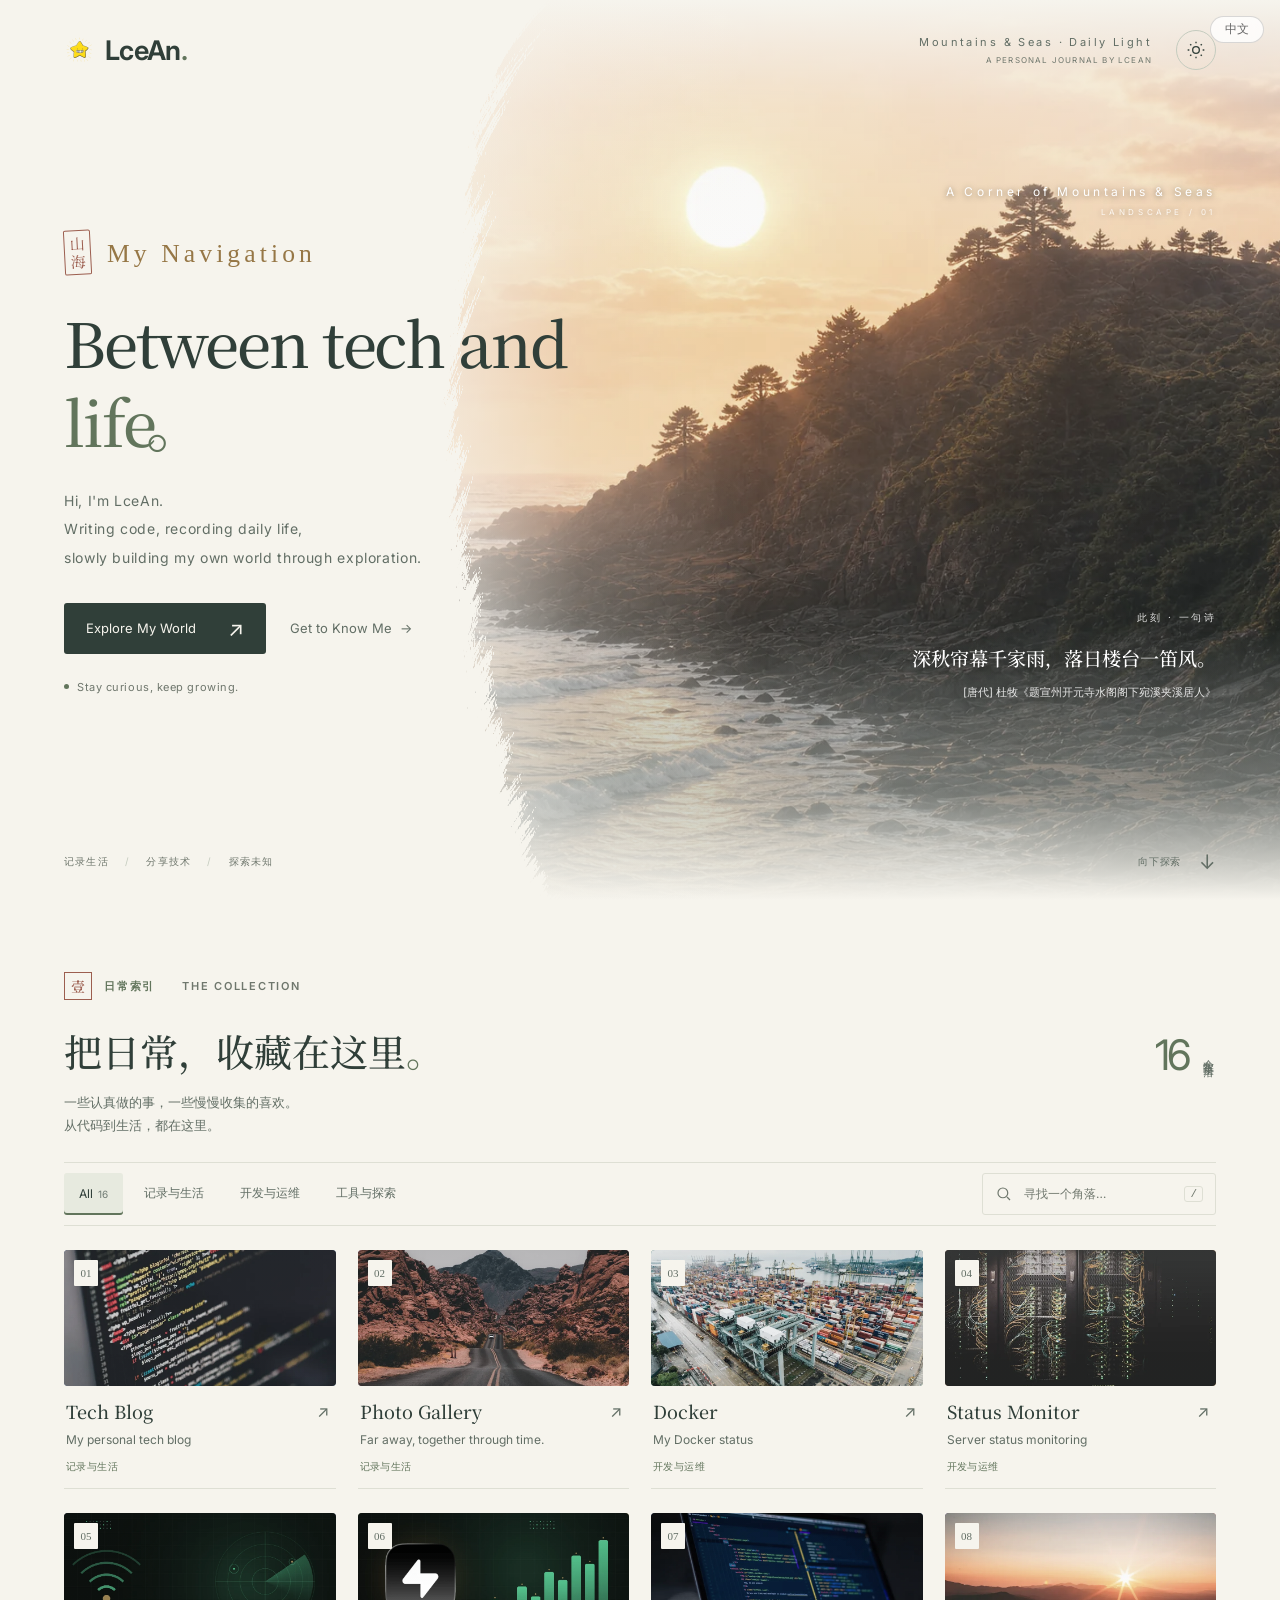
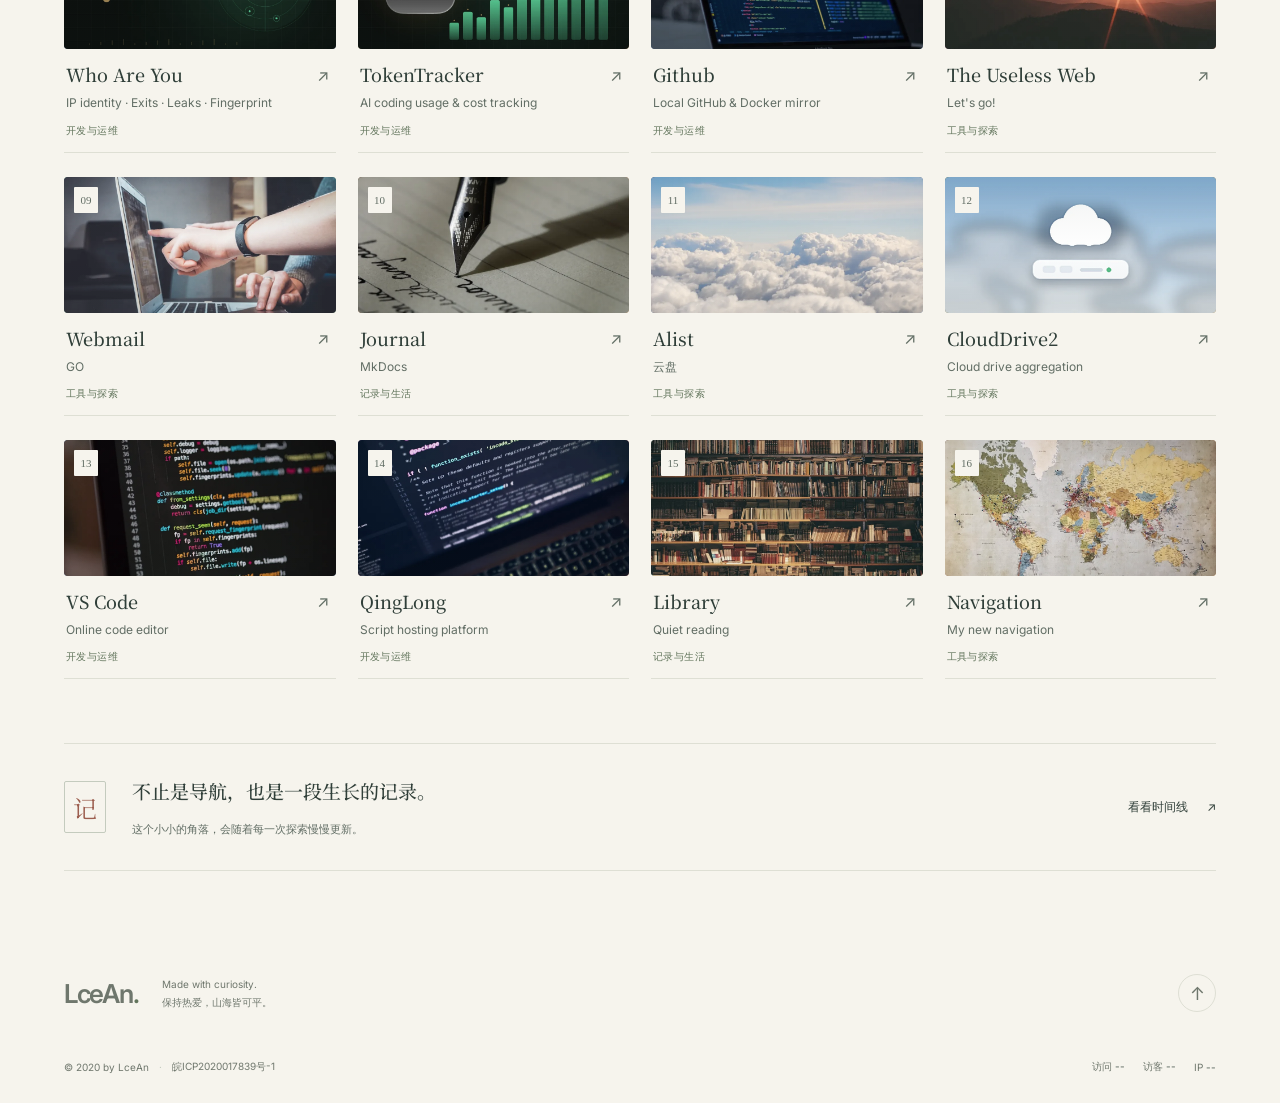
==== commit 24174a6e: "fix: use regular script tag instead of module for i18n" ====
--- a/index.html
+++ b/index.html
@@ -177,6 +177,6 @@
     </footer>
 
     <script type="module" src="src/js/redesign.js?20261109v1"></script>
-<script type="module" src="/src/js/i18n.js"></script>
+<script src="/src/js/i18n.js"></script>
 </body>
 </html>
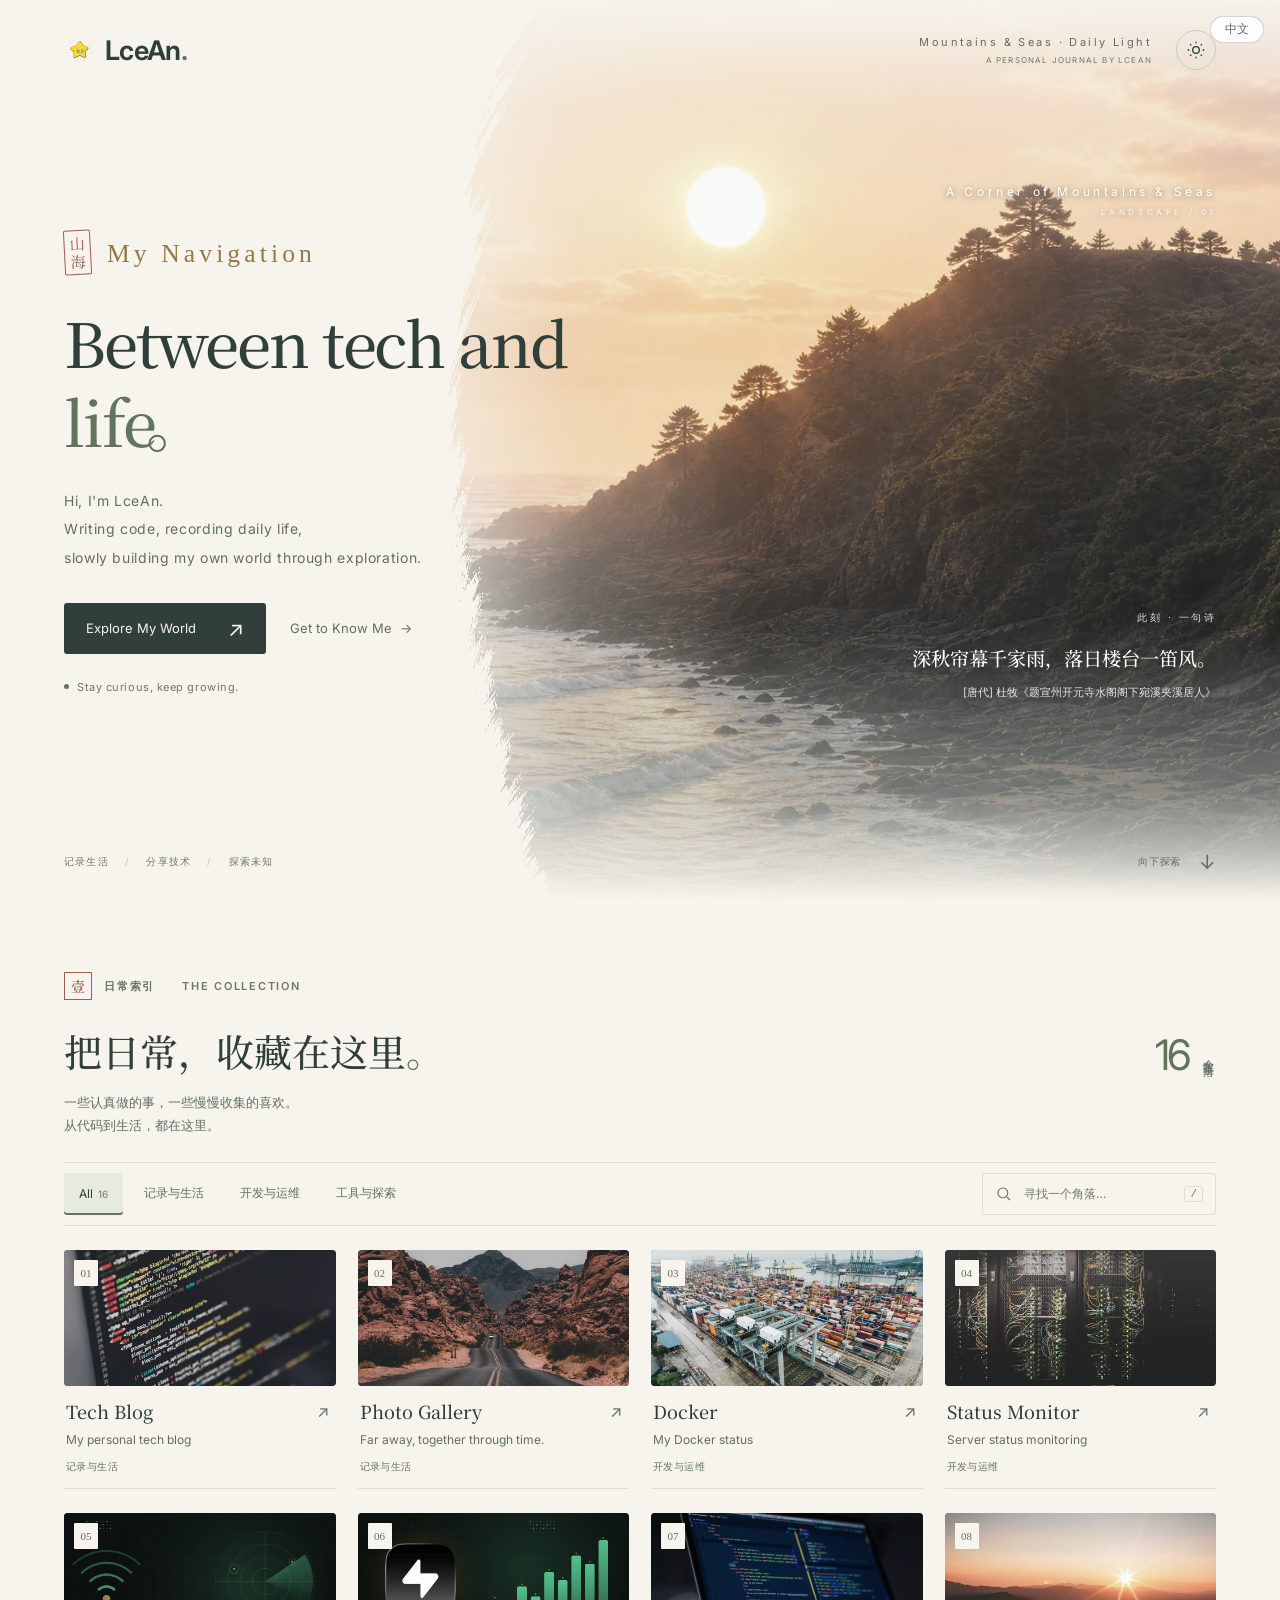
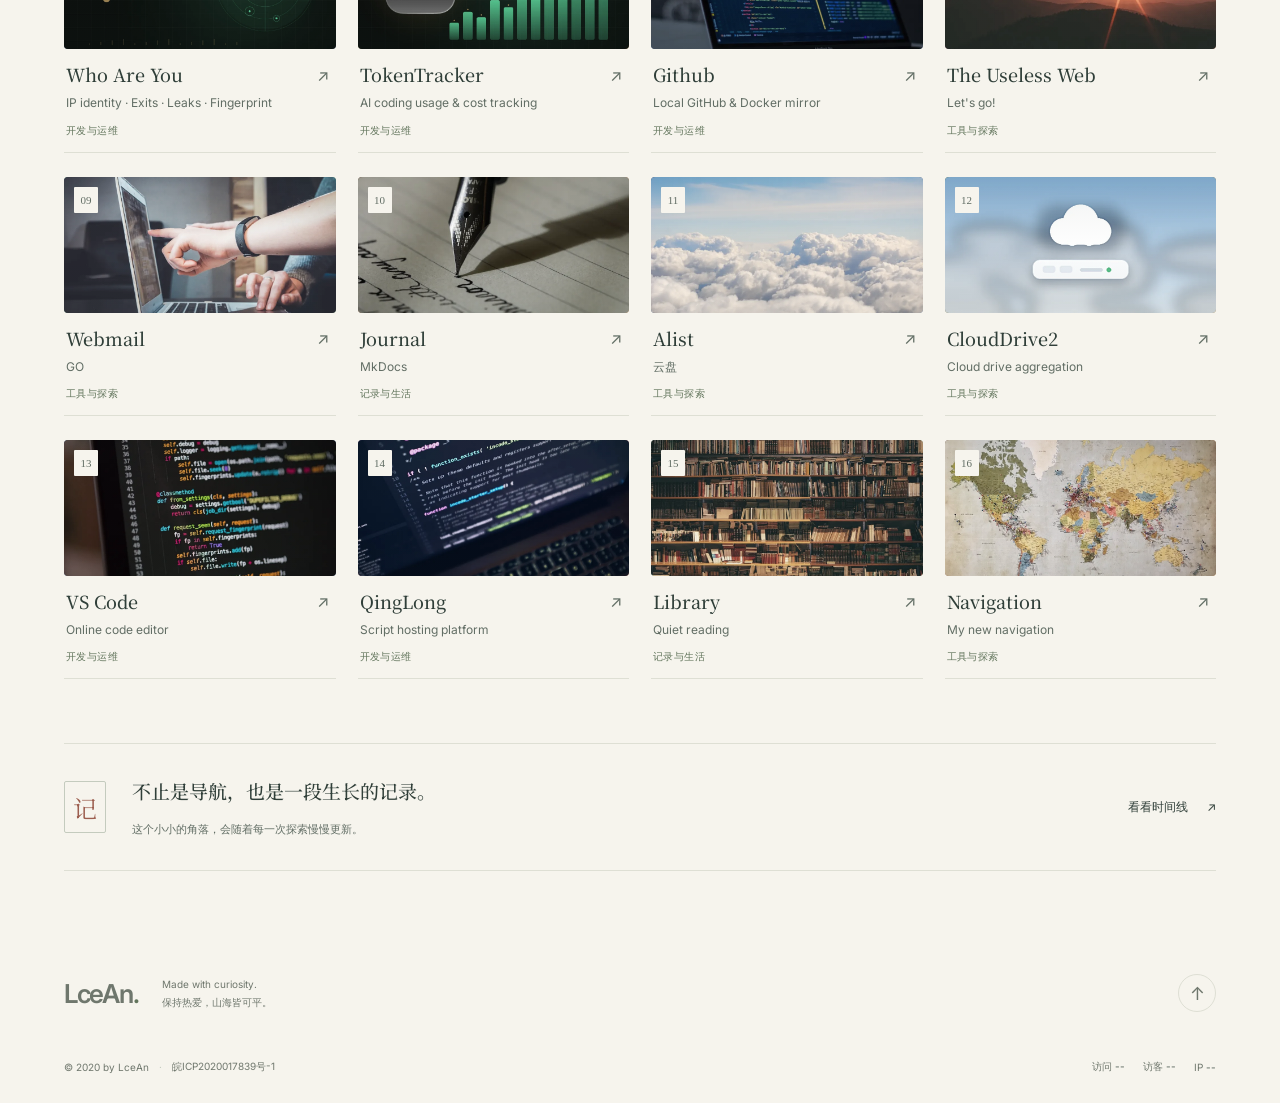
==== commit d6d480c1: "fix: inline i18n code directly into HTML (external script not executing)" ====
--- a/index.html
+++ b/index.html
@@ -177,6 +177,141 @@
     </footer>
 
     <script type="module" src="src/js/redesign.js?20261109v1"></script>
-<script src="/src/js/i18n.js"></script>
+<script>
+// ===== 导航站双语支持 =====
+// 用法：在 redesign.js 渲染完成后调用 applyLang()
+
+const NAV_LANG = (() => {
+  const p = new URLSearchParams(location.search).get('lang');
+  if (p === 'en') return 'en';
+  if (p === 'zh') return 'zh';
+  try {
+    const saved = localStorage.getItem('navLang');
+    if (saved) return saved;
+  } catch {}
+  return (navigator.language || 'zh-CN').startsWith('zh') ? 'zh' : 'en';
+})();
+
+
+
+const NAV_T = {
+  // 页面标题
+  'LceAn - 个人网站导航': "LceAn - Personal Navigation",
+  // 导航
+  '跳到网站导航': 'Skip to navigation',
+  '关于': 'About',
+  '时间线': 'Timeline',
+  '更多': 'More',
+  // Hero 区域
+  '山海有寄 · 日常有光': 'Mountains & Seas · Daily Light',
+  '我的导航页': 'My Navigation',
+  '在技术与': 'Between tech and',
+  '生活之间': 'life',
+  '你好，我是 LceAn。': "Hi, I'm LceAn.",
+  '写一点代码，记录一些日常，': 'Writing code, recording daily life,',
+  '在不断探索中，慢慢构建自己的世界。': 'slowly building my own world through exploration.',
+  '探索我的世界': 'Explore My World',
+  '认识一下': 'Get to Know Me',
+  '保持好奇，持续生长。': 'Stay curious, keep growing.',
+  '山海一隅': 'A Corner of Mountains & Seas',
+  // 卡片标题
+  '技术博客': 'Tech Blog',
+  '时光相册': 'Photo Gallery',
+  '探针': 'Status Monitor',
+  '你是谁': 'Who Are You',
+  '青龙': 'QingLong',
+  '图书馆': 'Library',
+  '导航': 'Navigation',
+  '前往未知的网站': 'The Useless Web',
+  '我的邮箱': 'Webmail',
+  '个人日记': 'Journal',
+  // 卡片描述
+  '我的个人技术博客': 'My personal tech blog',
+  '路途遥远，让我和你 岁月相随。': 'Far away, together through time.',
+  '我的Docker状态': 'My Docker status',
+  '我的服务器状态监控': 'Server status monitoring',
+  'IP 身份 · 出口分析 · 隐私泄露 · 指纹': 'IP identity · Exits · Leaks · Fingerprint',
+  'AI 编码用量与成本追踪（自建云）': 'AI coding usage & cost tracking',
+  '部署的本地Github、Docker镜像加速': 'Local GitHub & Docker mirror',
+  '云盘聚合与挂载': 'Cloud drive aggregation',
+  '在线代码编辑器': 'Online code editor',
+  '脚本云托管平台': 'Script hosting platform',
+  '默默看书': 'Quiet reading',
+  '我的新导航': 'My new navigation',
+  "Let's go it!": "Let's go!",
+  // 分类过滤
+  '生活': 'Life',
+  '开发': 'Dev',
+  '工具': 'Tools',
+  '全部': 'All',
+  // 页脚
+  '此刻 · 一句诗': 'Now · A Poem',
+};
+
+function applyNavLang() {
+  if (NAV_LANG !== 'en') return;
+  // 翻译所有匹配的文本节点
+  const walk = (node) => {
+    if (node.nodeType === 3) {
+      const txt = node.textContent.trim();
+      if (NAV_T[txt]) node.textContent = NAV_T[txt];
+    } else if (node.nodeType === 1 && !['SCRIPT','STYLE'].includes(node.tagName)) {
+      node.childNodes.forEach(walk);
+    }
+  };
+  walk(document.body);
+  // 页面标题
+  document.title = NAV_T[document.title] || document.title;
+  // title 属性
+  document.querySelectorAll('[title]').forEach(el => {
+    const t = el.getAttribute('title');
+    if (NAV_T[t]) el.setAttribute('title', NAV_T[t]);
+  });
+  // alt 属性
+  document.querySelectorAll('[alt]').forEach(el => {
+    const a = el.getAttribute('alt');
+    if (NAV_T[a]) el.setAttribute('alt', NAV_T[a]);
+  });
+}
+
+// 语言切换按钮
+function createNavLangBtn() {
+  const btn = document.createElement('button');
+  btn.textContent = NAV_LANG === 'en' ? '中文' : 'EN';
+  btn.style.cssText = 'position:fixed;top:16px;right:16px;z-index:9999;padding:4px 14px;border:1px solid rgba(128,128,128,.3);border-radius:99px;background:rgba(255,255,255,.8);backdrop-filter:blur(8px);color:#666;font-size:12px;cursor:pointer;transition:all .2s';
+  btn.onclick = () => {
+    const newLang = NAV_LANG === 'en' ? 'zh' : 'en';
+    try { localStorage.setItem('navLang', newLang); } catch {}
+    const url = new URL(location.href);
+    url.searchParams.set('lang', newLang);
+    location.href = url.toString();
+  };
+  document.body.appendChild(btn);
+}
+
+// 初始化（多次重试，因为卡片是异步渲染的）
+function init() {
+  applyNavLang();
+  createNavLangBtn();
+}
+if (document.readyState === 'loading') {
+  document.addEventListener('DOMContentLoaded', init);
+} else {
+  init();
+}
+// 卡片渲染后再次翻译（redesign.js 是异步的）
+function retry() {
+  applyNavLang();
+  // 重建按钮（如果被 SPA 重渲染删掉了）
+  const existing = document.querySelector('button[onclick*="toggleLang"], button[style*="position:fixed"]');
+  if (!existing) createNavLangBtn();
+}
+setTimeout(retry, 500);
+setTimeout(retry, 1500);
+setTimeout(retry, 3000);
+setTimeout(retry, 5000);
+
+
+</script>
 </body>
 </html>
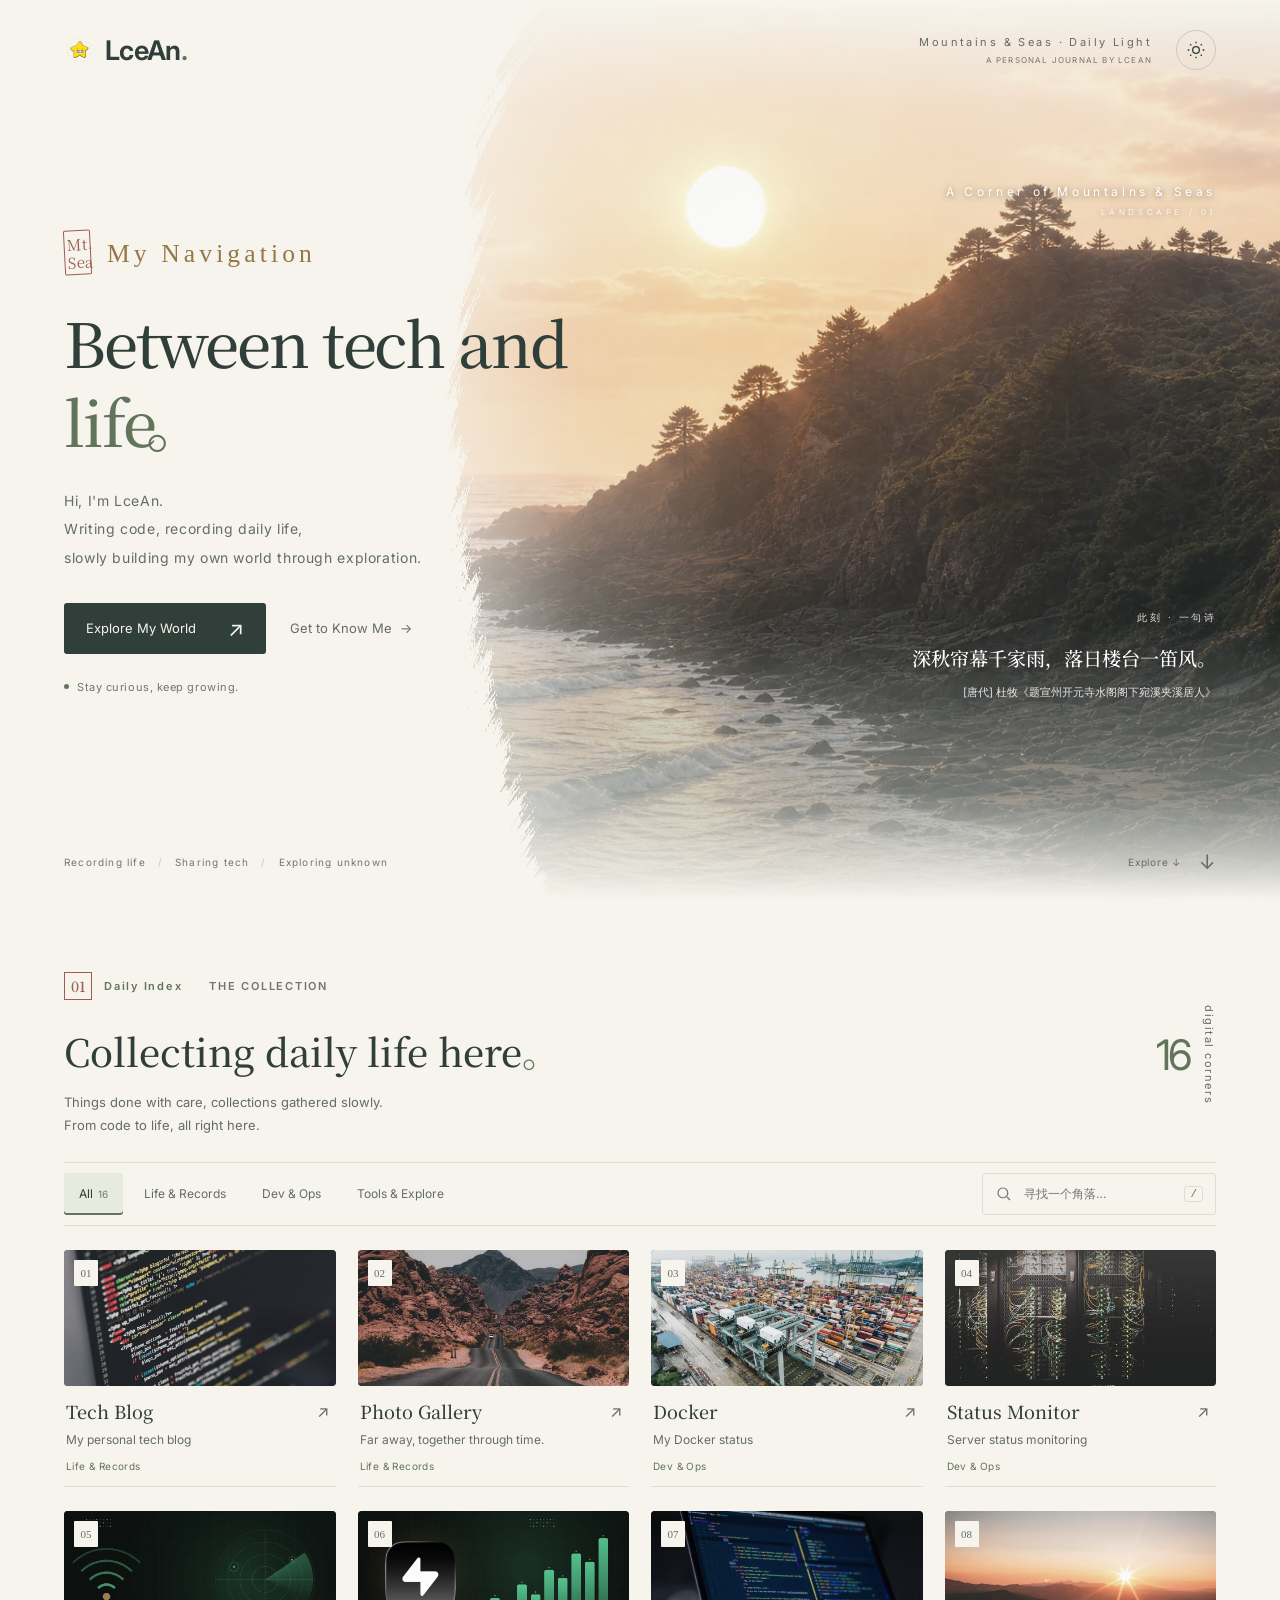
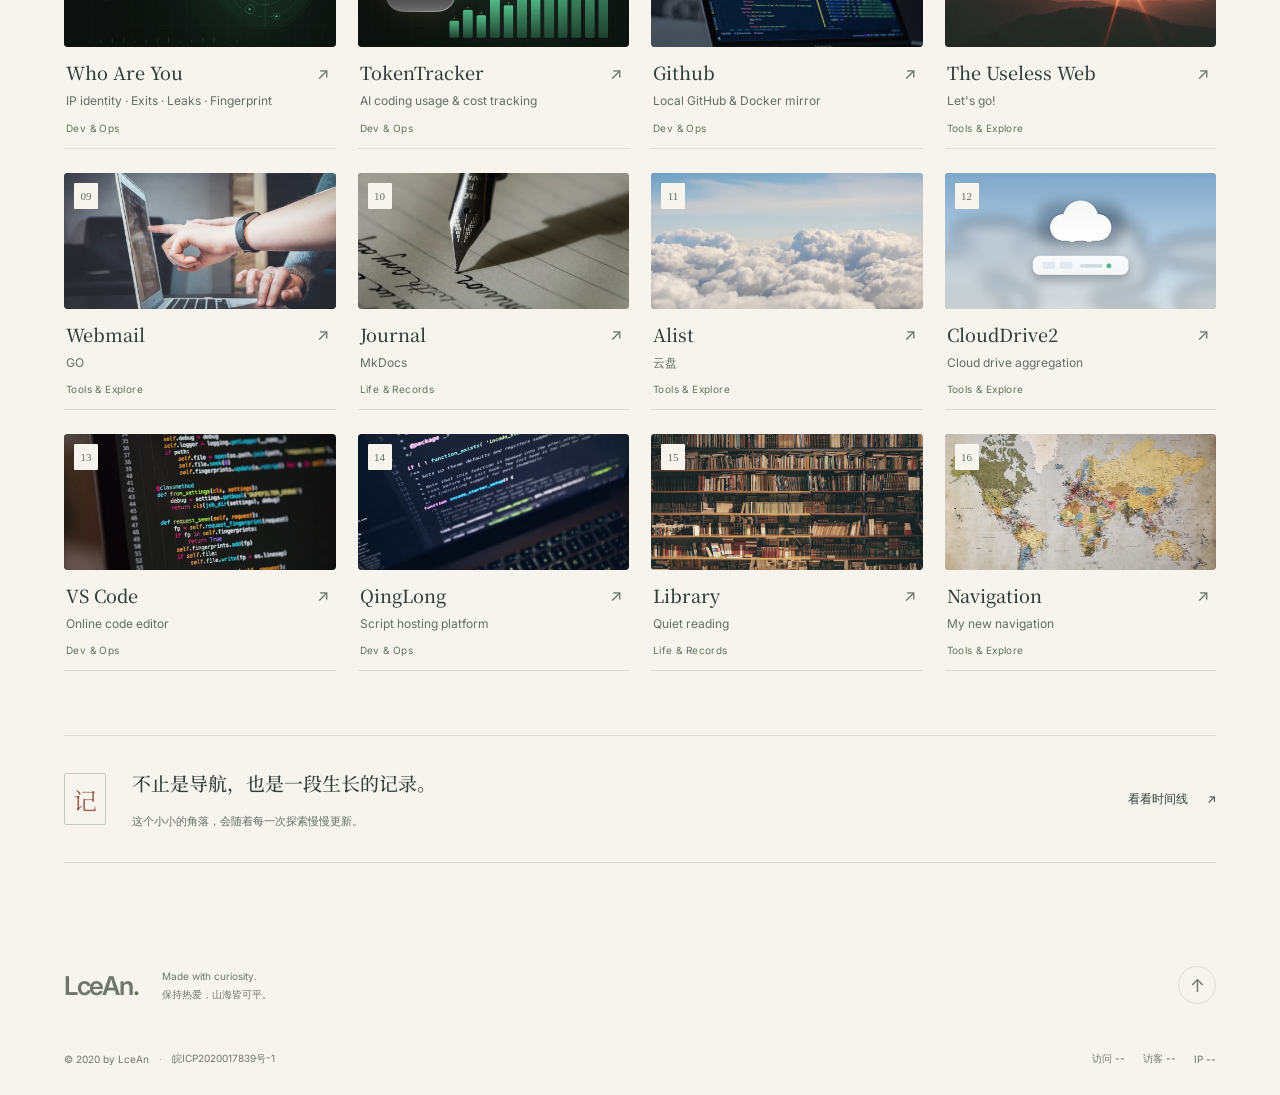
==== commit afb65dbc: "feat: expand EN translations (52+ items) + integrate lang button into header" ====
--- a/index.html
+++ b/index.html
@@ -244,7 +244,36 @@
   '开发': 'Dev',
   '工具': 'Tools',
   '全部': 'All',
+  // Hero 装饰
+  '山': 'Mt.',
+  '海': 'Sea',
+  '向下探索': 'Explore ↓',
+  '返回入口': 'Back to Top',
+  // 分区标题
+  '日常索引': 'Daily Index',
+  '把日常，收藏在这里': 'Collecting daily life here',
+  '一些认真做的事，一些慢慢收集的喜欢。': 'Things done with care, collections gathered slowly.',
+  '从代码到生活，都在这里。': 'From code to life, all right here.',
+  '个数字角落': 'digital corners',
+  '记录与生活': 'Life & Records',
+  '开发与运维': 'Dev & Ops',
+  '工具与探索': 'Tools & Explore',
+  '找到': 'Found',
+  '个站点': 'sites',
+  // 数字大写
+  '壹': '01',
+  '贰': '02',
+  '叁': '03',
+  '肆': '04',
+  // Hero 副文案
+  '记录生活': 'Recording life',
+  '分享技术': 'Sharing tech',
+  '探索未知': 'Exploring unknown',
+  // 时间线
+  '保持好奇，持续生长。': 'Stay curious, keep growing.',
+  '山海一隅': 'A Corner of Mountains & Seas',
   // 页脚
+
   '此刻 · 一句诗': 'Now · A Poem',
 };
 
@@ -276,9 +305,17 @@
 
 // 语言切换按钮
 function createNavLangBtn() {
+  // 移除旧按钮（如果有）
+  const old = document.querySelector('.nav-lang-toggle');
+  if (old) old.remove();
+  
   const btn = document.createElement('button');
+  btn.className = 'nav-lang-toggle';
   btn.textContent = NAV_LANG === 'en' ? '中文' : 'EN';
-  btn.style.cssText = 'position:fixed;top:16px;right:16px;z-index:9999;padding:4px 14px;border:1px solid rgba(128,128,128,.3);border-radius:99px;background:rgba(255,255,255,.8);backdrop-filter:blur(8px);color:#666;font-size:12px;cursor:pointer;transition:all .2s';
+  btn.setAttribute('aria-label', 'Switch language');
+  btn.style.cssText = 'display:inline-flex;align-items:center;gap:2px;margin-left:auto;padding:5px 13px;border:1px solid var(--line,rgba(128,128,128,.25));border-radius:99px;background:transparent;color:var(--ink-faint,#64736b);font-size:12px;font-weight:500;letter-spacing:.06em;cursor:pointer;transition:border-color .2s,color .2s;flex-shrink:0;text-transform:uppercase;font-family:inherit;line-height:1';
+  btn.onmouseenter = () => { btn.style.borderColor = 'var(--accent, #4e6c46)'; btn.style.color = 'var(--accent, #4e6c46)'; };
+  btn.onmouseleave = () => { btn.style.borderColor = 'var(--line,rgba(128,128,128,.25))'; btn.style.color = 'var(--ink-faint,#64736b)'; };
   btn.onclick = () => {
     const newLang = NAV_LANG === 'en' ? 'zh' : 'en';
     try { localStorage.setItem('navLang', newLang); } catch {}
@@ -286,7 +323,16 @@
     url.searchParams.set('lang', newLang);
     location.href = url.toString();
   };
-  document.body.appendChild(btn);
+  
+  // 尝试放到 header 的 nav 里
+  const header = document.querySelector('.site-header .header-inner, .site-header nav, .site-header');
+  if (header) {
+    header.appendChild(btn);
+  } else {
+    // 兜底：放到 body 右上角但样式更柔和
+    btn.style.cssText += ';position:fixed;top:14px;right:14px;z-index:100;background:var(--surface,rgba(255,255,255,.9));backdrop-filter:blur(8px);box-shadow:0 1px 3px rgba(0,0,0,.06)';
+    document.body.appendChild(btn);
+  }
 }
 
 // 初始化（多次重试，因为卡片是异步渲染的）
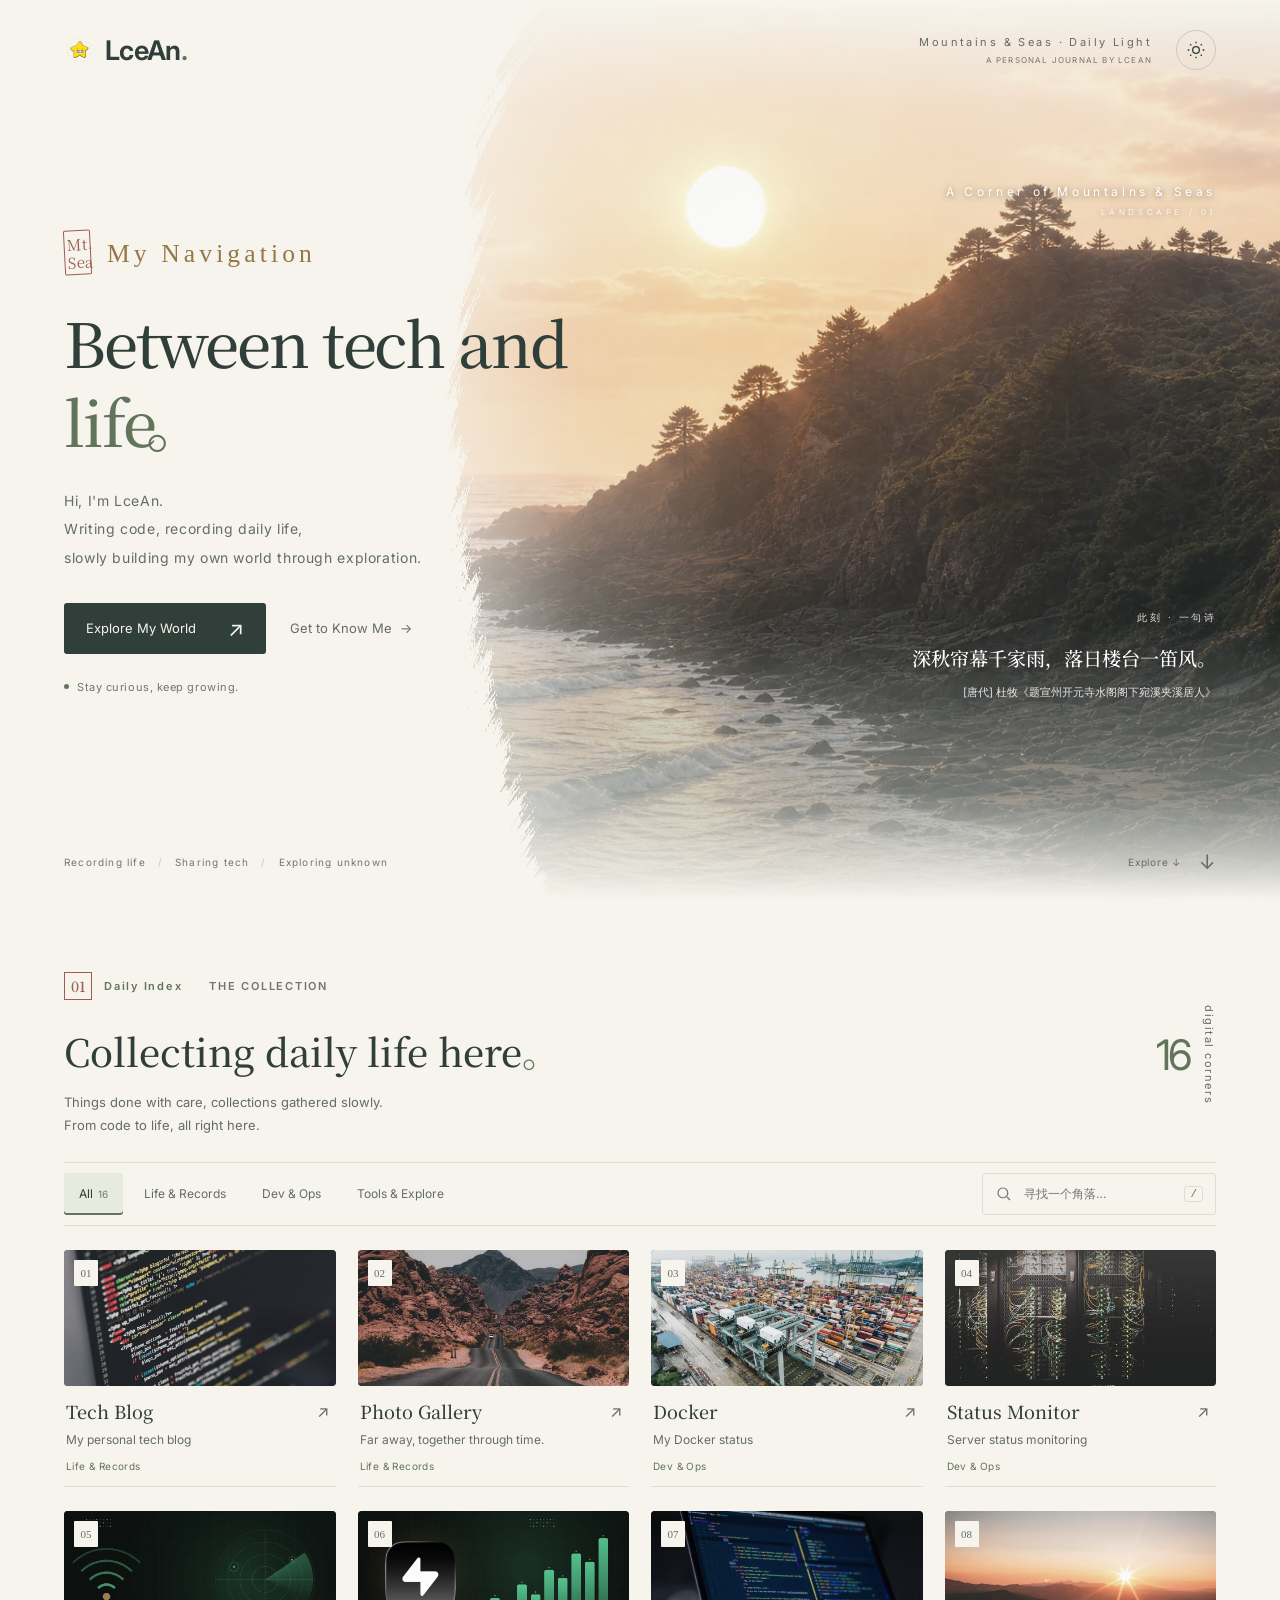
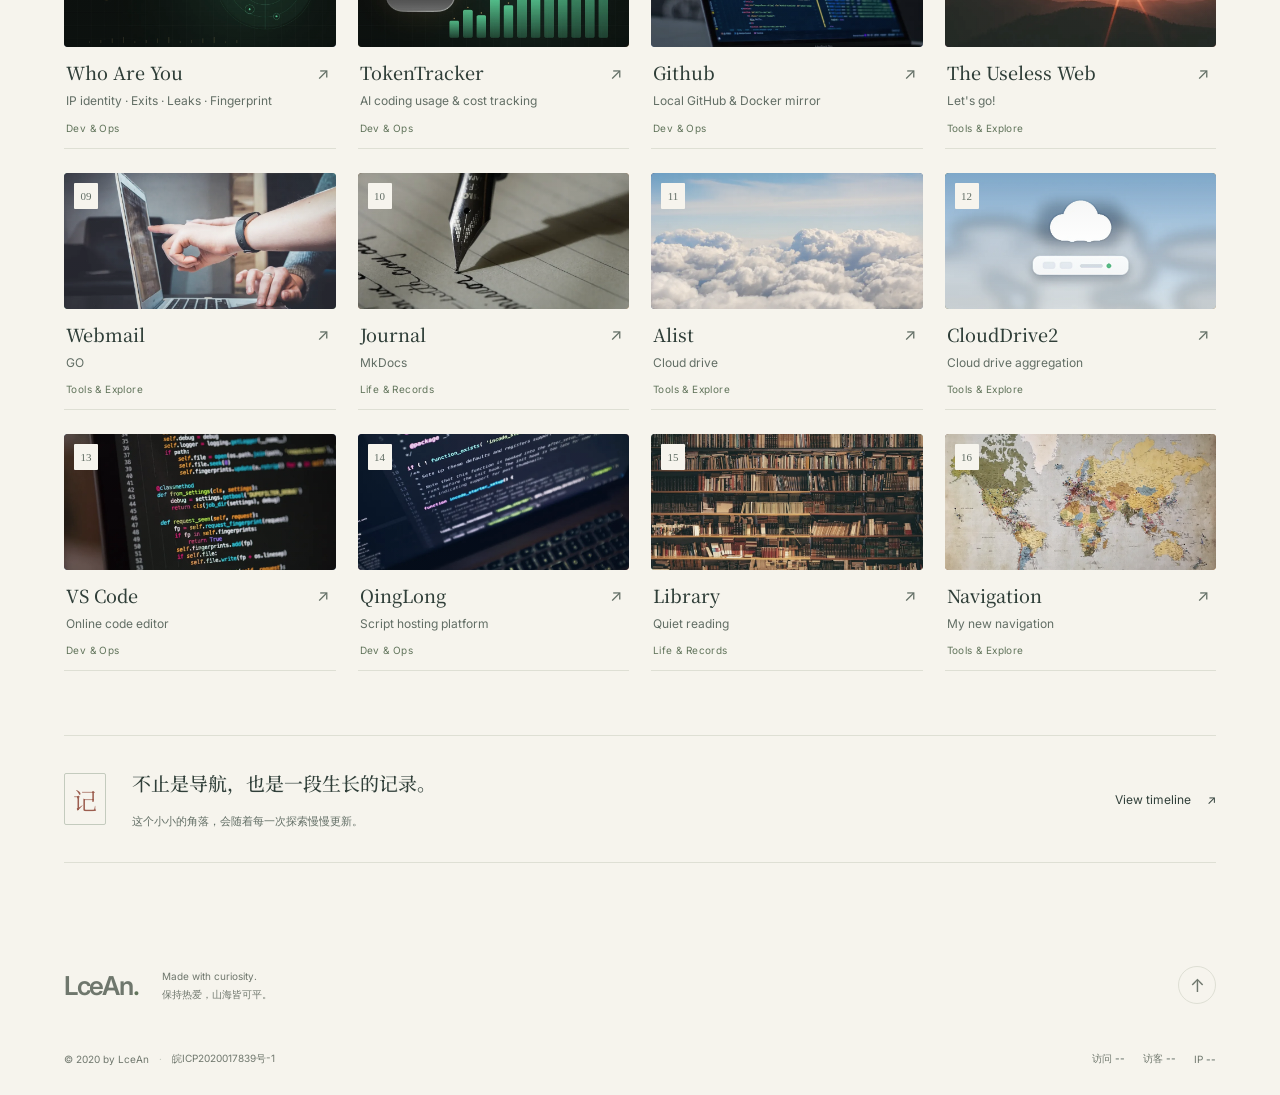
==== commit eb2be5ea: "feat: complete EN translations for remaining UI text" ====
--- a/index.html
+++ b/index.html
@@ -275,6 +275,21 @@
   // 页脚
 
   '此刻 · 一句诗': 'Now · A Poem',
+  // 页脚 & 关于
+  '不止是导航': 'More than navigation',
+  '也是一段生长的记录': '— a record of growth',
+  '这个小小的角落': 'This little corner',
+  '会随着每一次探索慢慢更新': 'updates with every exploration',
+  '看看时间线': 'View timeline',
+  '保持热爱': 'Stay passionate',
+  '找到 ': 'Found ',
+  ' 个站点': ' sites',
+  '云盘': 'Cloud drive',
+  // 数字
+  '壹': '01',
+  '贰': '02',
+  '叁': '03',
+  '肆': '04',
 };
 
 function applyNavLang() {
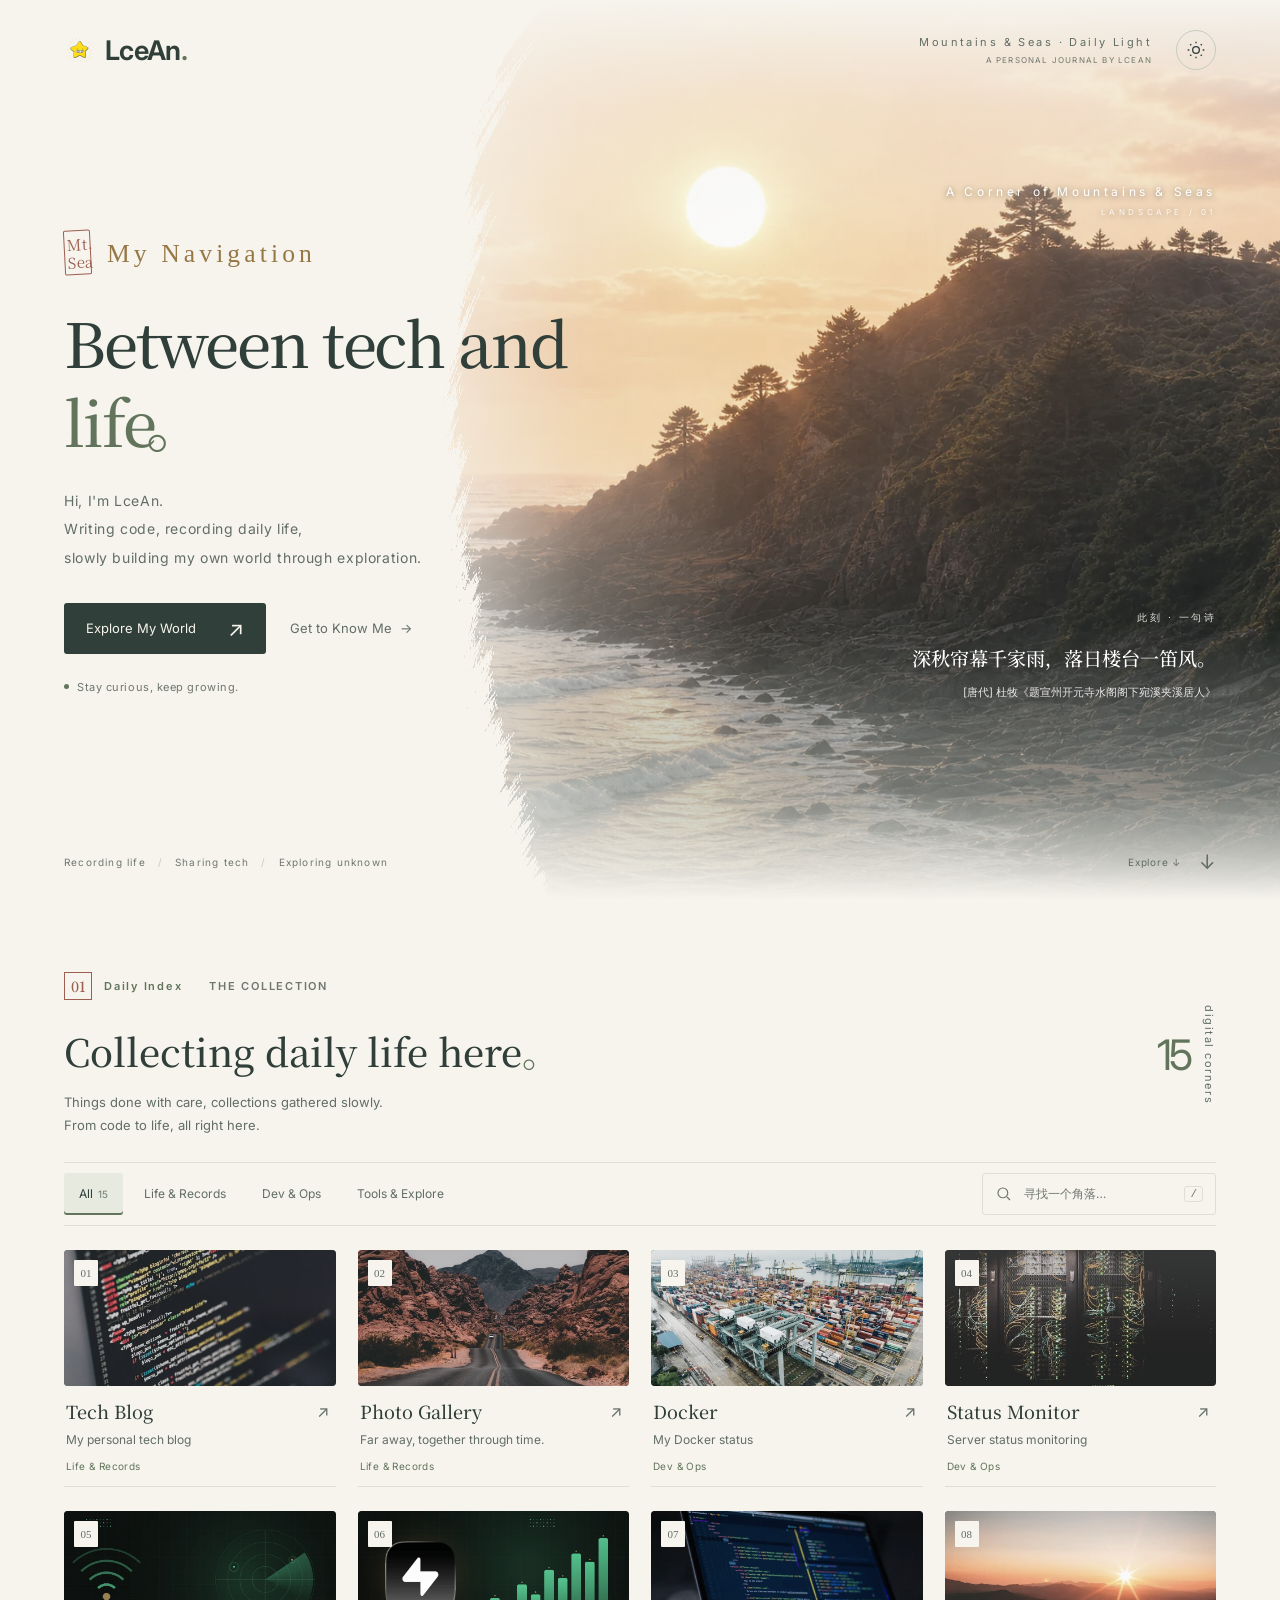
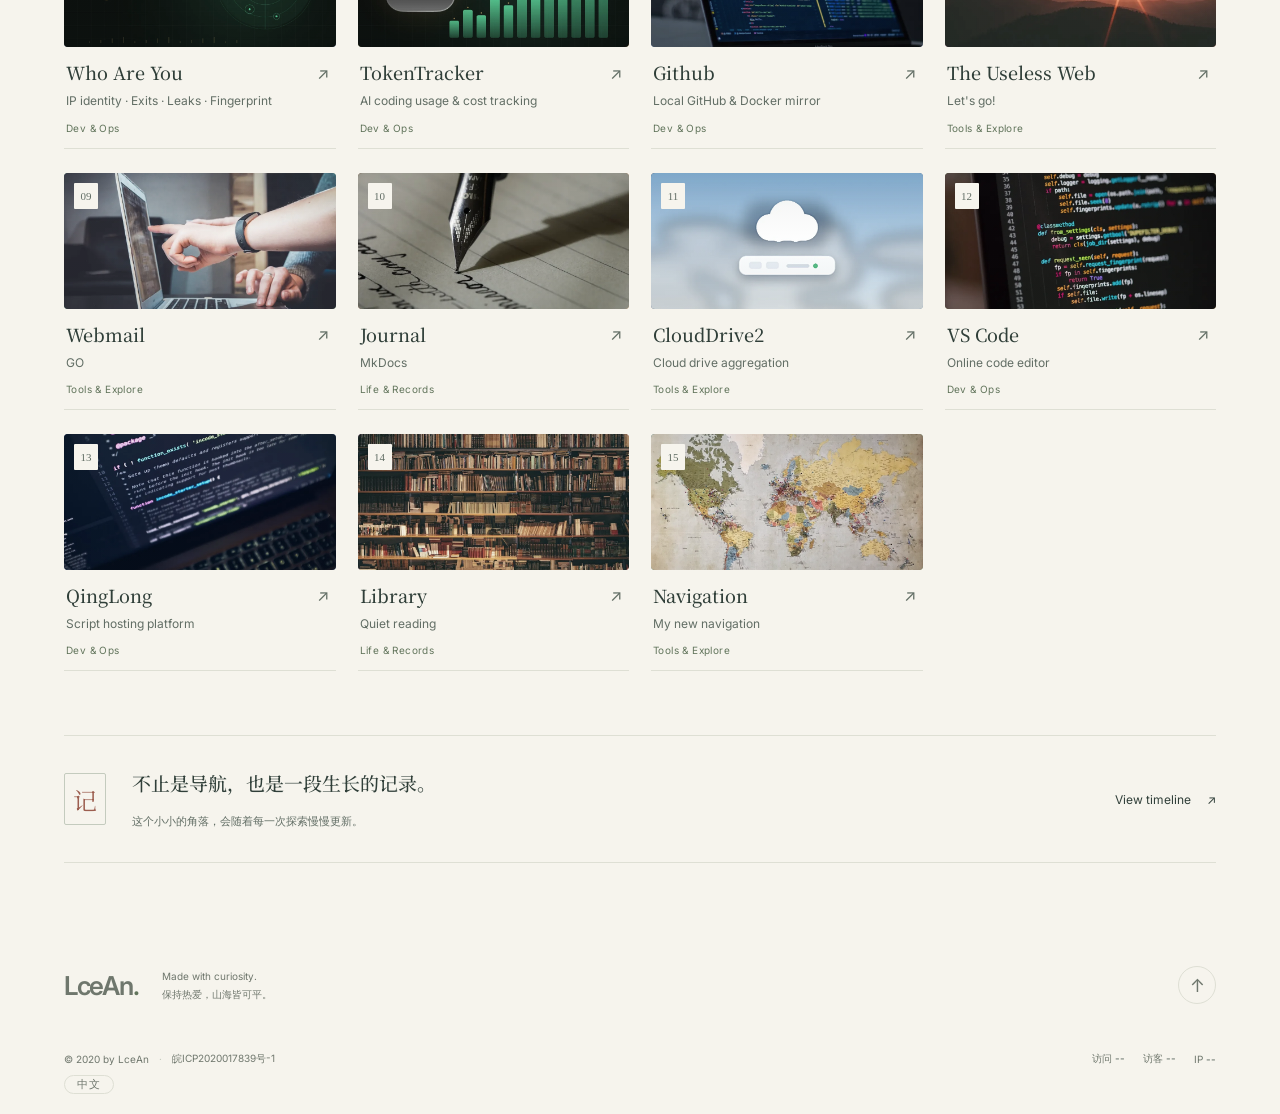
==== commit 3b259b0a: "fix: move lang toggle to footer, subtle styling" ====
--- a/index.html
+++ b/index.html
@@ -328,7 +328,7 @@
   btn.className = 'nav-lang-toggle';
   btn.textContent = NAV_LANG === 'en' ? '中文' : 'EN';
   btn.setAttribute('aria-label', 'Switch language');
-  btn.style.cssText = 'display:inline-flex;align-items:center;gap:2px;margin-left:auto;padding:5px 13px;border:1px solid var(--line,rgba(128,128,128,.25));border-radius:99px;background:transparent;color:var(--ink-faint,#64736b);font-size:12px;font-weight:500;letter-spacing:.06em;cursor:pointer;transition:border-color .2s,color .2s;flex-shrink:0;text-transform:uppercase;font-family:inherit;line-height:1';
+  btn.style.cssText = 'display:inline-flex;align-items:center;gap:2px;padding:3px 12px;border:1px solid var(--line,rgba(128,128,128,.2));border-radius:99px;background:transparent;color:var(--ink-faint,#64736b);font-size:11px;font-weight:500;letter-spacing:.08em;cursor:pointer;transition:border-color .2s,color .2s;text-transform:uppercase;font-family:inherit;line-height:1';
   btn.onmouseenter = () => { btn.style.borderColor = 'var(--accent, #4e6c46)'; btn.style.color = 'var(--accent, #4e6c46)'; };
   btn.onmouseleave = () => { btn.style.borderColor = 'var(--line,rgba(128,128,128,.25))'; btn.style.color = 'var(--ink-faint,#64736b)'; };
   btn.onclick = () => {
@@ -339,13 +339,13 @@
     location.href = url.toString();
   };
   
-  // 尝试放到 header 的 nav 里
-  const header = document.querySelector('.site-header .header-inner, .site-header nav, .site-header');
+  // 放到页脚
+  const header = document.querySelector('.footer-signoff, footer .footer-signoff, .site-footer, footer');
   if (header) {
     header.appendChild(btn);
   } else {
-    // 兜底：放到 body 右上角但样式更柔和
-    btn.style.cssText += ';position:fixed;top:14px;right:14px;z-index:100;background:var(--surface,rgba(255,255,255,.9));backdrop-filter:blur(8px);box-shadow:0 1px 3px rgba(0,0,0,.06)';
+    // 兜底：右下角
+    btn.style.cssText += ';position:fixed;bottom:14px;right:14px;z-index:99;background:var(--surface,rgba(255,255,255,.9));backdrop-filter:blur(8px);box-shadow:0 1px 3px rgba(0,0,0,.06)';
     document.body.appendChild(btn);
   }
 }
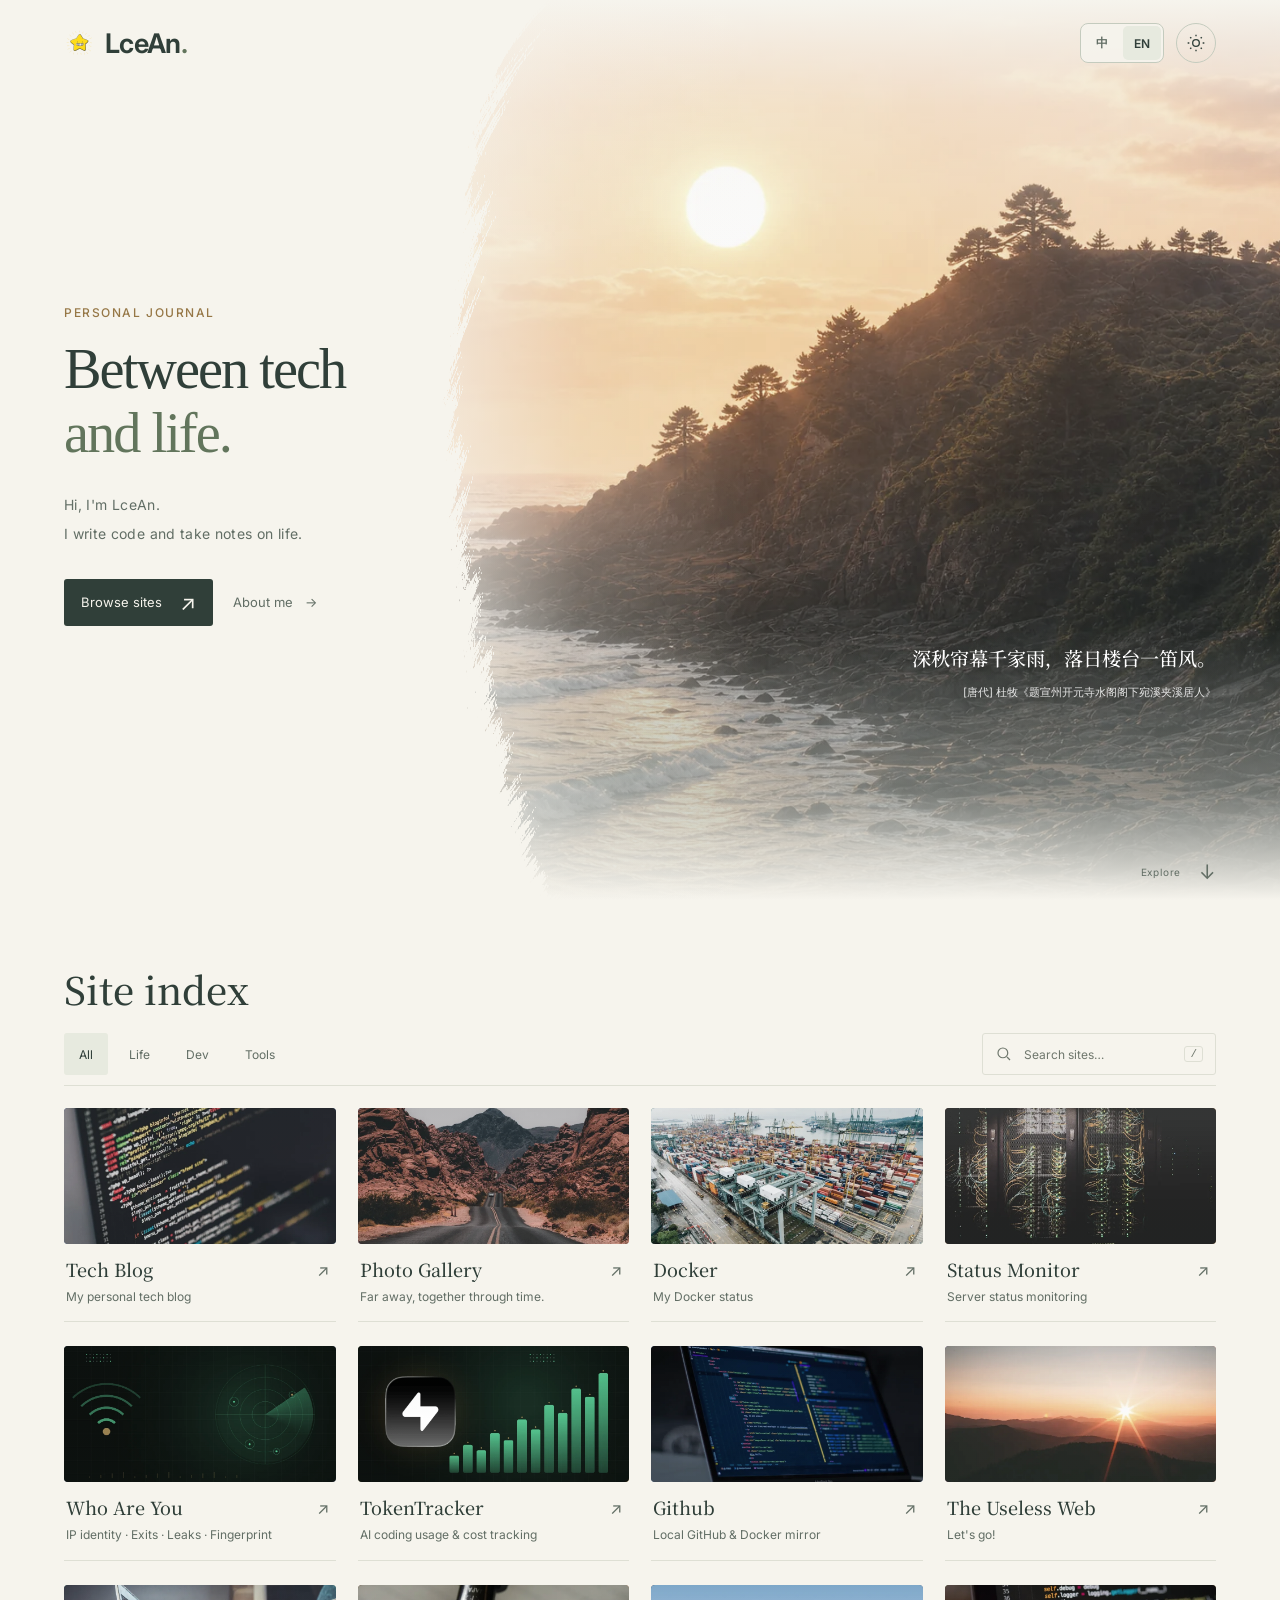
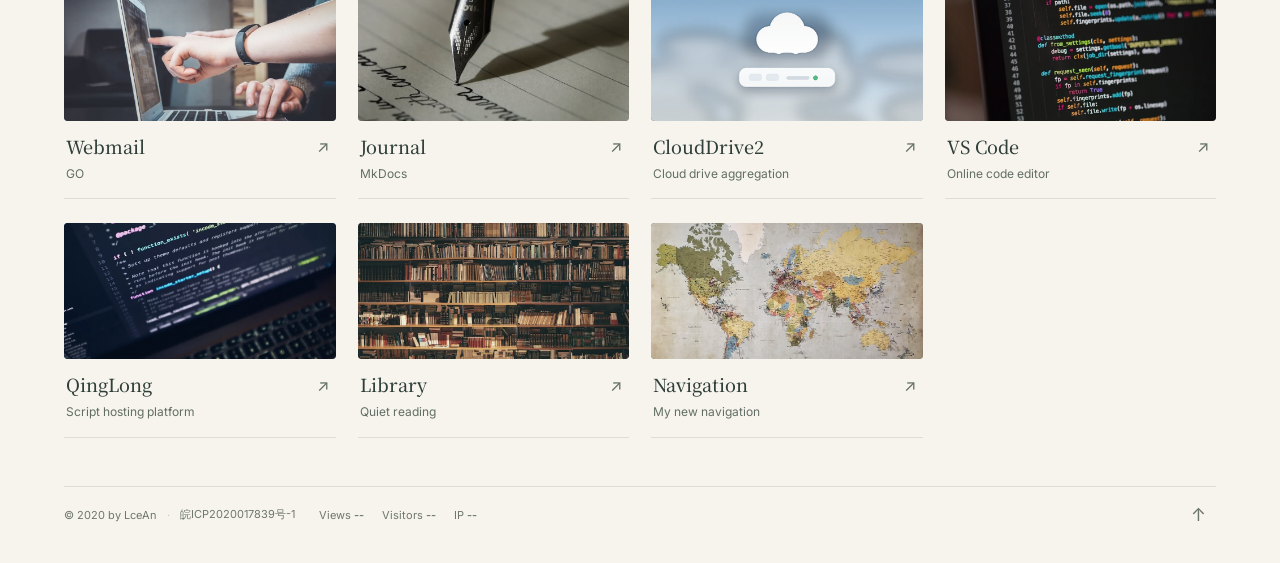
==== commit 19e415fa: "refine bilingual controls and simplify homepage" ====
--- a/index.html
+++ b/index.html
@@ -32,7 +32,7 @@
     <link href="https://fonts.googleapis.com/css2?family=Inter:wght@400;500;600;700&family=Noto+Serif+SC:wght@500;600&display=swap" rel="stylesheet">
     <link rel="stylesheet" href="src/css/iconfont.css">
     <link rel="stylesheet" href="src/css/redesign.css?20260731v2">
-    <link rel="stylesheet" href="src/css/garden.css?20261025v2">
+    <link rel="stylesheet" href="src/css/garden.css?20261126v1">
 </head>
 
 <body>
@@ -48,12 +48,16 @@
                 <button class="nav-link" type="button" data-page="about">关于</button>
                 <button class="nav-link" type="button" data-page="timeline">时间线</button>
                 <button class="nav-link" type="button" data-page="more">更多</button>
-                <span class="nav-divider" aria-hidden="true"></span>
+
                 <a class="icon-link iconfont icon-github"
                    href="https://github.com/LceAn"
                    target="_blank"
                    rel="noopener noreferrer"
                    aria-label="访问 GitHub"></a>
+                <div class="language-switch" role="group" aria-label="页面语言 / Language" hidden>
+                    <button type="button" data-language="zh" lang="zh-CN" aria-label="中文" aria-pressed="true">中</button>
+                    <button type="button" data-language="en" lang="en" aria-label="English" aria-pressed="false">EN</button>
+                </div>
                 <button class="theme-toggle" type="button" aria-label="切换昼夜主题" aria-pressed="false">
                     <svg class="theme-icon theme-icon-sun" width="20" height="20" viewBox="0 0 24 24" fill="none" stroke="currentColor" stroke-width="1.6" aria-hidden="true"><circle cx="12" cy="12" r="4"/><path d="M12 2v2m0 16v2M2 12h2m16 0h2M5 5l1.4 1.4m11.2 11.2L19 19M5 19l1.4-1.4M17.6 6.4 19 5"/></svg>
                     <svg class="theme-icon theme-icon-moon" width="20" height="20" viewBox="0 0 24 24" fill="none" stroke="currentColor" stroke-width="1.6" aria-hidden="true"><path d="M20.5 13A8.5 8.5 0 0 1 11 3.5 8.5 8.5 0 1 0 20.5 13Z"/></svg>
@@ -69,25 +73,26 @@
                     <img src="src/img/logoTM.webp?v=20260731v1" width="32" height="32" alt="">
                     <span>LceAn<span class="brand-dot">.</span></span>
                 </a>
-                <span class="masthead-note">山海有寄 · 日常有光<small>A PERSONAL JOURNAL BY LCEAN</small></span>
+                <div class="language-switch" role="group" aria-label="页面语言 / Language" hidden>
+                    <button type="button" data-language="zh" lang="zh-CN" aria-label="中文" aria-pressed="true">中</button>
+                    <button type="button" data-language="en" lang="en" aria-label="English" aria-pressed="false">EN</button>
+                </div>
                 <button class="theme-toggle hero-theme" type="button" aria-label="切换昼夜主题" aria-pressed="false">
                     <svg class="theme-icon theme-icon-sun" width="20" height="20" viewBox="0 0 24 24" fill="none" stroke="currentColor" stroke-width="1.6" aria-hidden="true"><circle cx="12" cy="12" r="4"/><path d="M12 2v2m0 16v2M2 12h2m16 0h2M5 5l1.4 1.4m11.2 11.2L19 19M5 19l1.4-1.4M17.6 6.4 19 5"/></svg>
                     <svg class="theme-icon theme-icon-moon" width="20" height="20" viewBox="0 0 24 24" fill="none" stroke="currentColor" stroke-width="1.6" aria-hidden="true"><path d="M20.5 13A8.5 8.5 0 0 1 11 3.5 8.5 8.5 0 1 0 20.5 13Z"/></svg>
                 </button>
             </div>
             <div class="hero-copy">
-                <div class="hero-preface"><span class="journal-seal" aria-hidden="true"><span>山</span><span>海</span></span><p class="hero-kicker" id="hero-kicker">我的导航页</p></div>
+                <p class="hero-kicker" id="hero-kicker">我的导航页</p>
                 <h1 id="hero-title"><span>在技术与</span><span class="title-accent">生活之间<span class="title-period">。</span></span></h1>
-                <p class="hero-note">你好，我是 LceAn。<br>写一点代码，记录一些日常，<br>在不断探索中，慢慢构建自己的世界。</p>
+                <p class="hero-note">你好，我是 LceAn。<br>写一点代码，记录一些日常。</p>
                 <div class="hero-actions">
-                    <a class="primary-action" href="#directory">探索我的世界 <span aria-hidden="true">↗</span></a>
-                    <button class="text-action" type="button" data-page="about">认识一下 <span aria-hidden="true">→</span></button>
+                    <a class="primary-action" href="#directory">浏览站点 <span aria-hidden="true">↗</span></a>
+                    <button class="text-action" type="button" data-page="about">关于我 <span aria-hidden="true">→</span></button>
                 </div>
-                <p class="hero-footnote"><span aria-hidden="true"></span> 保持好奇，持续生长。</p>
             </div>
 
             <figure class="hero-art" aria-label="日落海岸山水">
-                <span class="scene-label" aria-hidden="true">山海一隅<span>LANDSCAPE / 01</span></span>
                 <img class="hero-image hero-image-day"
                      src="src/img/hero-landscape-day.webp?v=20260731v1"
                      alt="日落时分的海岸、山崖与松林"
@@ -102,13 +107,12 @@
                      height="1024"
                      decoding="async"
                      aria-hidden="true">
-                <figcaption class="hero-poem">
+                <figcaption class="hero-poem" lang="zh-CN">
                     <span id="poem-sentence">深秋帘幕千家雨，落日楼台一笛风。</span>
                     <small id="poem-source">[唐代] 杜牧《题宣州开元寺水阁阁下宛溪夹溪居人》</small>
                 </figcaption>
             </figure>
             <div class="hero-bottom">
-                <span>记录生活 <i>/</i> 分享技术 <i>/</i> 探索未知</span>
                 <a class="explore-link" href="#directory"><span>向下探索</span><span aria-hidden="true">↓</span></a>
             </div>
         </section>
@@ -117,22 +121,19 @@
             <div class="section-shell">
                 <div class="directory-intro" data-directory-label>
                     <div>
-                        <p class="directory-label"><span class="chapter-mark" aria-hidden="true">壹</span> 日常索引 <span>THE COLLECTION</span></p>
-                        <h2>把日常，收藏在这里<span>。</span></h2>
-                        <p class="directory-note">一些认真做的事，一些慢慢收集的喜欢。<br>从代码到生活，都在这里。</p>
+                        <h2>站点索引</h2>
                     </div>
-                    <p class="collection-count"><strong id="site-count">14</strong><span>个数字角落</span></p>
                 </div>
                 <div class="directory-tools" id="directory-tools">
                     <div class="category-filters" role="group" aria-label="按分类筛选站点">
-                        <button type="button" data-category="all" aria-pressed="true">全部 <span>14</span></button>
-                        <button type="button" data-category="life" aria-pressed="false">记录与生活</button>
-                        <button type="button" data-category="dev" aria-pressed="false">开发与运维</button>
-                        <button type="button" data-category="tools" aria-pressed="false">工具与探索</button>
+                        <button type="button" data-category="all" aria-pressed="true">全部</button>
+                        <button type="button" data-category="life" aria-pressed="false">生活</button>
+                        <button type="button" data-category="dev" aria-pressed="false">开发</button>
+                        <button type="button" data-category="tools" aria-pressed="false">工具</button>
                     </div>
                     <label class="site-search">
                         <svg width="18" height="18" viewBox="0 0 24 24" fill="none" stroke="currentColor" stroke-width="1.6" aria-hidden="true"><circle cx="10.5" cy="10.5" r="6.5"/><path d="m16 16 4 4"/></svg>
-                        <input id="site-search" type="search" placeholder="寻找一个角落…" aria-label="搜索站点" autocomplete="off">
+                        <input id="site-search" type="search" placeholder="搜索站点…" aria-label="搜索站点" autocomplete="off">
                         <kbd aria-hidden="true">/</kbd>
                     </label>
                 </div>
@@ -151,17 +152,11 @@
                 <div id="dynamic-content">
                     <div class="cards-grid" id="cards-grid" aria-live="polite"></div>
                 </div>
-                <div class="garden-note">
-                    <span class="garden-symbol" aria-hidden="true">记</span>
-                    <div><p>不止是导航，也是一段生长的记录。</p><span>这个小小的角落，会随着每一次探索慢慢更新。</span></div>
-                    <button type="button" data-page="timeline">看看时间线 <span aria-hidden="true">↗</span></button>
-                </div>
             </div>
         </section>
     </main>
 
     <footer class="site-footer">
-        <div class="footer-signoff"><a href="#home">LceAn<span>.</span></a><p>Made with curiosity. <span>保持热爱，山海皆可平。</span></p><a class="footer-top" href="#home" aria-label="回到顶部">↑</a></div>
         <div class="footer-inner">
             <div class="footer-identity">
                 <span id="footer-copy">© 2020 by LceAn</span>
@@ -173,206 +168,10 @@
                 <span id="busuanzi_container_site_uv">访客 <strong id="busuanzi_value_site_uv">--</strong></span>
                 <span class="footer-ip">IP <strong id="user-ip">获取中</strong></span>
             </div>
+            <a class="footer-top" href="#home" aria-label="回到顶部">↑</a>
         </div>
     </footer>
 
-    <script type="module" src="src/js/redesign.js?20261109v1"></script>
-<script>
-// ===== 导航站双语支持 =====
-// 用法：在 redesign.js 渲染完成后调用 applyLang()
-
-const NAV_LANG = (() => {
-  const p = new URLSearchParams(location.search).get('lang');
-  if (p === 'en') return 'en';
-  if (p === 'zh') return 'zh';
-  try {
-    const saved = localStorage.getItem('navLang');
-    if (saved) return saved;
-  } catch {}
-  return (navigator.language || 'zh-CN').startsWith('zh') ? 'zh' : 'en';
-})();
-
-
-
-const NAV_T = {
-  // 页面标题
-  'LceAn - 个人网站导航': "LceAn - Personal Navigation",
-  // 导航
-  '跳到网站导航': 'Skip to navigation',
-  '关于': 'About',
-  '时间线': 'Timeline',
-  '更多': 'More',
-  // Hero 区域
-  '山海有寄 · 日常有光': 'Mountains & Seas · Daily Light',
-  '我的导航页': 'My Navigation',
-  '在技术与': 'Between tech and',
-  '生活之间': 'life',
-  '你好，我是 LceAn。': "Hi, I'm LceAn.",
-  '写一点代码，记录一些日常，': 'Writing code, recording daily life,',
-  '在不断探索中，慢慢构建自己的世界。': 'slowly building my own world through exploration.',
-  '探索我的世界': 'Explore My World',
-  '认识一下': 'Get to Know Me',
-  '保持好奇，持续生长。': 'Stay curious, keep growing.',
-  '山海一隅': 'A Corner of Mountains & Seas',
-  // 卡片标题
-  '技术博客': 'Tech Blog',
-  '时光相册': 'Photo Gallery',
-  '探针': 'Status Monitor',
-  '你是谁': 'Who Are You',
-  '青龙': 'QingLong',
-  '图书馆': 'Library',
-  '导航': 'Navigation',
-  '前往未知的网站': 'The Useless Web',
-  '我的邮箱': 'Webmail',
-  '个人日记': 'Journal',
-  // 卡片描述
-  '我的个人技术博客': 'My personal tech blog',
-  '路途遥远，让我和你 岁月相随。': 'Far away, together through time.',
-  '我的Docker状态': 'My Docker status',
-  '我的服务器状态监控': 'Server status monitoring',
-  'IP 身份 · 出口分析 · 隐私泄露 · 指纹': 'IP identity · Exits · Leaks · Fingerprint',
-  'AI 编码用量与成本追踪（自建云）': 'AI coding usage & cost tracking',
-  '部署的本地Github、Docker镜像加速': 'Local GitHub & Docker mirror',
-  '云盘聚合与挂载': 'Cloud drive aggregation',
-  '在线代码编辑器': 'Online code editor',
-  '脚本云托管平台': 'Script hosting platform',
-  '默默看书': 'Quiet reading',
-  '我的新导航': 'My new navigation',
-  "Let's go it!": "Let's go!",
-  // 分类过滤
-  '生活': 'Life',
-  '开发': 'Dev',
-  '工具': 'Tools',
-  '全部': 'All',
-  // Hero 装饰
-  '山': 'Mt.',
-  '海': 'Sea',
-  '向下探索': 'Explore ↓',
-  '返回入口': 'Back to Top',
-  // 分区标题
-  '日常索引': 'Daily Index',
-  '把日常，收藏在这里': 'Collecting daily life here',
-  '一些认真做的事，一些慢慢收集的喜欢。': 'Things done with care, collections gathered slowly.',
-  '从代码到生活，都在这里。': 'From code to life, all right here.',
-  '个数字角落': 'digital corners',
-  '记录与生活': 'Life & Records',
-  '开发与运维': 'Dev & Ops',
-  '工具与探索': 'Tools & Explore',
-  '找到': 'Found',
-  '个站点': 'sites',
-  // 数字大写
-  '壹': '01',
-  '贰': '02',
-  '叁': '03',
-  '肆': '04',
-  // Hero 副文案
-  '记录生活': 'Recording life',
-  '分享技术': 'Sharing tech',
-  '探索未知': 'Exploring unknown',
-  // 时间线
-  '保持好奇，持续生长。': 'Stay curious, keep growing.',
-  '山海一隅': 'A Corner of Mountains & Seas',
-  // 页脚
-
-  '此刻 · 一句诗': 'Now · A Poem',
-  // 页脚 & 关于
-  '不止是导航': 'More than navigation',
-  '也是一段生长的记录': '— a record of growth',
-  '这个小小的角落': 'This little corner',
-  '会随着每一次探索慢慢更新': 'updates with every exploration',
-  '看看时间线': 'View timeline',
-  '保持热爱': 'Stay passionate',
-  '找到 ': 'Found ',
-  ' 个站点': ' sites',
-  '云盘': 'Cloud drive',
-  // 数字
-  '壹': '01',
-  '贰': '02',
-  '叁': '03',
-  '肆': '04',
-};
-
-function applyNavLang() {
-  if (NAV_LANG !== 'en') return;
-  // 翻译所有匹配的文本节点
-  const walk = (node) => {
-    if (node.nodeType === 3) {
-      const txt = node.textContent.trim();
-      if (NAV_T[txt]) node.textContent = NAV_T[txt];
-    } else if (node.nodeType === 1 && !['SCRIPT','STYLE'].includes(node.tagName)) {
-      node.childNodes.forEach(walk);
-    }
-  };
-  walk(document.body);
-  // 页面标题
-  document.title = NAV_T[document.title] || document.title;
-  // title 属性
-  document.querySelectorAll('[title]').forEach(el => {
-    const t = el.getAttribute('title');
-    if (NAV_T[t]) el.setAttribute('title', NAV_T[t]);
-  });
-  // alt 属性
-  document.querySelectorAll('[alt]').forEach(el => {
-    const a = el.getAttribute('alt');
-    if (NAV_T[a]) el.setAttribute('alt', NAV_T[a]);
-  });
-}
-
-// 语言切换按钮
-function createNavLangBtn() {
-  // 移除旧按钮（如果有）
-  const old = document.querySelector('.nav-lang-toggle');
-  if (old) old.remove();
-  
-  const btn = document.createElement('button');
-  btn.className = 'nav-lang-toggle';
-  btn.textContent = NAV_LANG === 'en' ? '中文' : 'EN';
-  btn.setAttribute('aria-label', 'Switch language');
-  btn.style.cssText = 'display:inline-flex;align-items:center;gap:2px;padding:3px 12px;border:1px solid var(--line,rgba(128,128,128,.2));border-radius:99px;background:transparent;color:var(--ink-faint,#64736b);font-size:11px;font-weight:500;letter-spacing:.08em;cursor:pointer;transition:border-color .2s,color .2s;text-transform:uppercase;font-family:inherit;line-height:1';
-  btn.onmouseenter = () => { btn.style.borderColor = 'var(--accent, #4e6c46)'; btn.style.color = 'var(--accent, #4e6c46)'; };
-  btn.onmouseleave = () => { btn.style.borderColor = 'var(--line,rgba(128,128,128,.25))'; btn.style.color = 'var(--ink-faint,#64736b)'; };
-  btn.onclick = () => {
-    const newLang = NAV_LANG === 'en' ? 'zh' : 'en';
-    try { localStorage.setItem('navLang', newLang); } catch {}
-    const url = new URL(location.href);
-    url.searchParams.set('lang', newLang);
-    location.href = url.toString();
-  };
-  
-  // 放到页脚
-  const header = document.querySelector('.footer-signoff, footer .footer-signoff, .site-footer, footer');
-  if (header) {
-    header.appendChild(btn);
-  } else {
-    // 兜底：右下角
-    btn.style.cssText += ';position:fixed;bottom:14px;right:14px;z-index:99;background:var(--surface,rgba(255,255,255,.9));backdrop-filter:blur(8px);box-shadow:0 1px 3px rgba(0,0,0,.06)';
-    document.body.appendChild(btn);
-  }
-}
-
-// 初始化（多次重试，因为卡片是异步渲染的）
-function init() {
-  applyNavLang();
-  createNavLangBtn();
-}
-if (document.readyState === 'loading') {
-  document.addEventListener('DOMContentLoaded', init);
-} else {
-  init();
-}
-// 卡片渲染后再次翻译（redesign.js 是异步的）
-function retry() {
-  applyNavLang();
-  // 重建按钮（如果被 SPA 重渲染删掉了）
-  const existing = document.querySelector('button[onclick*="toggleLang"], button[style*="position:fixed"]');
-  if (!existing) createNavLangBtn();
-}
-setTimeout(retry, 500);
-setTimeout(retry, 1500);
-setTimeout(retry, 3000);
-setTimeout(retry, 5000);
-
-
-</script>
+    <script type="module" src="src/js/redesign.js?20261126v1"></script>
 </body>
 </html>
--- a/src/css/garden.css
+++ b/src/css/garden.css
@@ -1,4 +1,4 @@
-/* Digital garden — editorial layout, lightweight motion, original imagery. */
+/* Digital garden — shared controls and space for the original landscape. */
 :root {
     --paper: #f6f4ed;
     --paper-soft: #eeece3;
@@ -49,33 +49,44 @@
 .hero {
     --hero-inset: max(5vw, calc((100vw - 1440px) / 2));
     display: grid; grid-template-columns: minmax(0, 34fr) minmax(0, 66fr); column-gap: 0;
-    grid-template-rows: 100px minmax(520px, 1fr) 76px;
+    grid-template-rows: 86px minmax(430px, 1fr) 56px;
     min-height: 100svh; max-width: none; margin: auto;
     padding: 0 var(--hero-inset); overflow: hidden;
 }
-.hero-masthead { position: relative; z-index: 5; grid-column: 1 / -1; display: flex; align-items: center; gap: 24px; height: 100px; }
+.hero-masthead { position: relative; z-index: 5; grid-column: 1 / -1; display: flex; align-items: center; gap: 12px; height: 86px; }
 .masthead-brand { display: inline-flex; align-items: center; gap: 9px; font-size: 27px; font-weight: 650; text-decoration: none; letter-spacing: -.7px; }
-.brand-dot, .footer-signoff > a span { color: var(--accent); }
-.masthead-note { margin-left: auto; color: var(--ink-soft); letter-spacing: .22em; font-size: 11px; text-align: right; line-height: 1.8; }
-.masthead-note small { display: block; font-size: 8px; letter-spacing: .15em; color: var(--ink-faint); }
+.brand-dot { color: var(--accent); }
+.language-switch {
+    display: inline-flex; flex: 0 0 auto; align-items: center; gap: 2px;
+    padding: 2px; border: 1px solid var(--line-strong); border-radius: 8px;
+    background: color-mix(in srgb, var(--paper) 92%, transparent);
+}
+.hero-masthead .language-switch { margin-left: auto; }
+.language-switch button {
+    display: grid; place-items: center; min-width: 38px; min-height: 34px; padding: 0 6px;
+    border-radius: 5px; background: transparent; color: var(--ink-soft);
+    font-size: 12px; font-weight: 600; cursor: pointer;
+}
+.language-switch button:hover { color: var(--ink); }
+.language-switch button[aria-pressed="true"] { background: var(--accent-soft); color: var(--ink); }
+.language-switch button:focus-visible { outline: 2px solid var(--accent); outline-offset: 1px; }
 .hero-copy { position: relative; top: auto; left: auto; align-self: center; width: auto; transform: none; padding: 32px 0; }
-.hero-preface { display: flex; align-items: center; gap: 16px; margin-bottom: 28px; }
-.journal-seal { display: grid; grid-template-rows: 1fr 1fr; place-items: center; width: 27px; height: 45px; padding: 4px 2px; border: 1px solid var(--seal); border-radius: 2px; color: var(--seal); font: 15px/1 "Noto Serif SC", "Songti SC", serif; flex-shrink: 0; transform: rotate(-3deg); }
-.hero-kicker { font-size: clamp(23px, 2vw, 29px); margin: 0; letter-spacing: .16em; color: var(--amber); }
+.hero-kicker { font-size: clamp(23px, 2vw, 29px); margin: 0 0 16px; letter-spacing: .12em; color: var(--amber); }
+html[lang="en"] .hero-kicker { font: 500 12px/1.5 Inter, sans-serif; letter-spacing: .13em; text-transform: uppercase; }
+html[lang="en"] .hero h1 { font-family: Georgia, serif; font-size: clamp(36px, 4.4vw, 70px); line-height: 1.13; }
+html[lang="en"] .title-period { margin-left: 0; }
 .hero h1 { font-size: clamp(48px, 4.8vw, 80px); line-height: 1.28; font-weight: 500; letter-spacing: -.035em; max-width: none; text-wrap: initial; }
-.hero h1 > span { display: block; white-space: nowrap; }
+.hero h1 > span { display: block; }
 .title-accent { color: var(--accent); }
 .title-period { margin-left: -.14em; }
-.hero-note { margin: 26px 0 0; font-size: 14px; line-height: 2.05; letter-spacing: .045em; }
-.hero-actions { display: flex; align-items: center; gap: 24px; margin-top: 30px; }
-.primary-action { display: inline-flex; gap: 32px; align-items: center; padding: 15px 22px; color: var(--paper); background: var(--ink); font-size: 13px; border-radius: 3px; text-decoration: none; transition: background .2s, transform .2s; }
+.hero-note { margin: 26px 0 0; font-size: 14px; line-height: 2.05; letter-spacing: .025em; max-width: 33ch; }
+.hero-actions { display: flex; flex-wrap: wrap; align-items: center; gap: 20px; margin-top: 30px; }
+.primary-action { display: inline-flex; gap: 18px; align-items: center; padding: 13px 17px; color: var(--paper); background: var(--ink); font-size: 13px; border-radius: 3px; text-decoration: none; transition: background .2s, transform .2s; }
 .primary-action span { font-size: 21px; line-height: 1; }
 .primary-action:hover { background: var(--accent); transform: translateY(-2px); }
 .text-action { padding: 12px 0; color: var(--ink-soft); background: none; font-size: 13px; cursor: pointer; }
 .text-action span { margin-left: 8px; }
 .text-action:hover { color: var(--accent); }
-.hero-footnote { display: flex; align-items: center; gap: 8px; margin: 26px 0 0; color: var(--ink-faint); font-size: 11px; letter-spacing: .05em; }
-.hero-footnote > span { width: 5px; height: 5px; border-radius: 50%; background: var(--accent); }
 .hero-art {
     position: absolute; z-index: 2; top: 0; right: 0; bottom: 0;
     width: 76vw; height: 100%; min-height: 0; max-height: none; margin: 0;
@@ -100,34 +111,22 @@
 .hero-image { object-fit: cover; object-position: center; }
 .hero-image-day { filter: saturate(.7) contrast(.9) brightness(1.04); }
 .hero-image-night { filter: saturate(.8); }
-.scene-label { position: absolute; z-index: 2; top: max(120px, 20%); right: var(--hero-inset); color: #fff; font-size: 12px; line-height: 2; letter-spacing: .3em; text-align: right; text-shadow: 0 1px 6px #0008; }
-.scene-label span { display: block; opacity: .8; font-size: 8px; }
 .hero-poem { left: auto; right: var(--hero-inset); bottom: max(140px, 22%); max-width: min(44vw, 560px); text-align: right; }
-.hero-poem::before { content: "此刻 · 一句诗"; display: block; margin-bottom: 16px; font-size: 10px; letter-spacing: .25em; opacity: .85; }
 .hero-poem span { font-size: clamp(18px, 1.5vw, 22px); font-weight: 500; line-height: 1.8; }
 .hero-poem small { font-size: 11px; line-height: 1.7; margin-top: 8px; }
-.hero-bottom { position: relative; z-index: 4; display: flex; grid-column: 1 / -1; grid-row: 3; align-items: center; justify-content: space-between; height: 76px; color: var(--ink-faint); font-size: 10px; letter-spacing: .12em; }
-.hero-bottom i { margin: 0 12px; font-style: normal; color: var(--line-strong); }
+.hero-bottom { position: relative; z-index: 4; display: flex; grid-column: 1 / -1; grid-row: 3; align-items: center; justify-content: flex-end; height: 56px; color: var(--ink-faint); font-size: 10px; letter-spacing: .12em; }
 .explore-link { position: static; flex-direction: row; gap: 18px; font-size: 10px; }
 .explore-link > span:last-child { font-size: 20px; }
 .explore-link { color: var(--ink-soft); text-shadow: none; }
-.directory-section { min-height: 70vh; padding-top: 72px; padding-bottom: 64px; }
-.directory-intro { display: flex; align-items: center; justify-content: space-between; gap: 30px; margin-bottom: 24px; }
-.directory-label { display: flex; align-items: center; gap: 12px; color: var(--accent); font-size: 11px; letter-spacing: .16em; margin-bottom: 22px; }
-.directory-label > span { color: var(--ink-faint); margin-left: 15px; }
-.directory-label .chapter-mark { margin: 0; display: grid; place-items: center; width: 28px; height: 28px; color: var(--seal); border: 1px solid var(--seal); font-family: "Noto Serif SC", serif; font-size: 14px; letter-spacing: 0; }
+.directory-section { min-height: calc(100svh - var(--header-height)); padding-top: 60px; padding-bottom: 48px; }
+.directory-intro { display: flex; align-items: center; justify-content: space-between; gap: 24px; margin-bottom: 16px; }
 .directory-intro h2 { margin: 0; font-family: "Noto Serif SC", "Songti SC", serif; font-size: clamp(26px, 3vw, 38px); font-weight: 500; line-height: 1.5; }
 .directory-intro h2 > span { color: var(--accent); }
-.directory-note { margin: 12px 0 0; color: var(--ink-soft); font-size: 13px; line-height: 1.8; }
-.collection-count { display: flex; align-items: center; gap: 12px; flex-shrink: 0; color: var(--ink-soft); }
-.collection-count strong { font-size: 42px; font-weight: 400; letter-spacing: -.07em; color: var(--accent); }
-.collection-count span { font-size: 11px; writing-mode: vertical-rl; letter-spacing: .14em; }
-.directory-tools { display: flex; justify-content: space-between; align-items: center; gap: 18px; padding: 10px 0; border-top: 1px solid var(--line); border-bottom: 1px solid var(--line); margin-bottom: 24px; }
+.directory-tools { display: flex; justify-content: space-between; align-items: center; gap: 18px; padding: 0 0 10px; border-bottom: 1px solid var(--line); margin-bottom: 22px; }
 .category-filters { display: flex; flex-wrap: wrap; gap: 6px; }
 .category-filters button { padding: 11px 15px; border-radius: 3px; color: var(--ink-soft); background: transparent; cursor: pointer; font-size: 12px; min-height: 42px; transition: background .18s, color .18s; }
 .category-filters button:hover { background: var(--accent-soft); color: var(--ink); }
-.category-filters button[aria-pressed="true"] { color: var(--ink); background: var(--accent-soft); box-shadow: inset 0 -2px var(--accent); }
-.category-filters button span { margin-left: 5px; opacity: .65; font-size: 10px; }
+.category-filters button[aria-pressed="true"] { color: var(--ink); background: var(--accent-soft); }
 .site-search { display: flex; align-items: center; gap: 9px; padding: 0 12px; width: 234px; min-height: 42px; border: 1px solid var(--line); border-radius: 3px; color: var(--ink-faint); background: transparent; flex-shrink: 0; }
 .site-search:focus-within { outline: 2px solid var(--accent); outline-offset: 2px; }
 .site-search input { width: 100%; min-width: 0; border: 0; background: transparent; color: var(--ink); font: inherit; font-size: 12px; outline: none; }
@@ -140,15 +139,11 @@
 .card-media, .is-featured .card-media { height: 136px; aspect-ratio: auto; flex-shrink: 0; border-radius: 4px; }
 .card-media::after { background: linear-gradient(180deg, #10251f10, transparent 55%, #10251f10); pointer-events: none; }
 .card-image { position: absolute; inset: 0; height: 100%; object-fit: cover; filter: saturate(.76); transition: transform .45s ease; }
-.card-number { position: absolute; z-index: 2; top: 10px; left: 10px; display: grid; place-items: center; width: 24px; height: 26px; background: var(--paper); color: var(--ink-soft); font: 11px Georgia, serif; border-radius: 1px; }
-.card-badge { position: static; padding: 0; border: 0; border-radius: 0; background: transparent; color: var(--accent); font-size: 10px; font-weight: 400; }
 .card-arrow { position: static; display: grid; place-items: center; width: 22px; height: 24px; flex-shrink: 0; border: 0; color: var(--ink-soft); background: transparent; font: 16px Inter, sans-serif; transition: color .2s, transform .2s; }
 .card-copy { position: relative; inset: auto; flex: 1; display: flex; flex-direction: column; padding: 12px 2px 14px; border-bottom: 1px solid var(--line); }
 .card-heading { display: flex; align-items: center; justify-content: space-between; gap: 14px; }
 .card-copy h3, .is-featured h3 { font: 500 18px/1.5 "Noto Serif SC", "Songti SC", serif; text-shadow: none; }
-.card-copy p { margin: 5px 0 10px; color: var(--ink-soft); font-size: 12px; line-height: 1.7; opacity: 1; white-space: normal; overflow: visible; text-shadow: none; }
-.card-meta { display: flex; align-items: center; gap: 10px; margin-top: auto; }
-.card-domain { display: none; }
+.card-copy p { margin: 4px 0 0; color: var(--ink-soft); font-size: 12px; line-height: 1.7; opacity: 1; white-space: normal; overflow: visible; text-shadow: none; }
 .nav-card:hover, .nav-card:focus-visible { transform: translateY(-2px); box-shadow: none; }
 .nav-card:hover .card-image { transform: scale(1.025); }
 .nav-card:hover .card-arrow, .nav-card:focus-visible .card-arrow { color: var(--accent); transform: translate(2px, -2px); }
@@ -156,22 +151,11 @@
 .empty-state h3 { font-size: 20px; font-weight: 500; margin: 0 0 10px; }
 .empty-state p { color: var(--ink-soft); font-size: 13px; }
 .empty-state button { padding: 12px 20px; border-radius: 7px; background: var(--ink); color: var(--paper); cursor: pointer; margin-top: 10px; }
-.garden-note { margin-top: 64px; display: flex; align-items: center; gap: 26px; padding: 32px 0; border-top: 1px solid var(--line); border-bottom: 1px solid var(--line); background: transparent; border-radius: 0; }
-.garden-symbol { display: grid; place-items: center; width: 42px; height: 52px; flex-shrink: 0; border: 1px solid var(--line-strong); border-radius: 2px; font: 24px "Noto Serif SC", serif; color: var(--seal); }
-.garden-note p { margin: 0 0 10px; font: 500 19px/1.6 "Noto Serif SC", serif; }
-.garden-note div > span { color: var(--ink-soft); font-size: 11px; line-height: 1.7; }
-.garden-note button { margin-left: auto; flex-shrink: 0; padding: 12px 0 12px 20px; background: none; color: var(--ink); font-size: 12px; cursor: pointer; }
-.garden-note button > span { margin-left: 16px; }
-.is-page-view .garden-note { display: none; }
 .content-view { animation: none; }
 .section-heading h2 { font-weight: 500; }
 .site-footer { padding: 0 var(--page-padding) 20px; background: var(--paper); border-top: 0; }
-.footer-signoff { max-width: var(--content-width); margin: auto; display: flex; align-items: center; gap: 24px; padding: 30px 0; border-top: 0; }
-.footer-signoff > a:first-child { text-decoration: none; font-size: 26px; font-weight: 600; letter-spacing: -.05em; }
-.footer-signoff p { color: var(--ink-faint); font-size: 10px; line-height: 1.8; }
-.footer-signoff p > span { display: block; }
-.footer-top { margin-left: auto; display: grid; place-items: center; width: 38px; height: 38px; border: 1px solid var(--line); border-radius: 50%; text-decoration: none; font-size: 18px; }
-.footer-inner { max-width: var(--content-width); padding: 0; font-size: 10px; min-height: 32px; color: var(--ink-faint); }
+.footer-top { margin-left: auto; display: grid; place-items: center; width: 36px; height: 36px; flex-shrink: 0; text-decoration: none; font-size: 18px; }
+.footer-inner { max-width: var(--content-width); padding: 10px 0; font-size: 11px; min-height: 52px; border-top: 1px solid var(--line); color: var(--ink-faint); }
 @media (max-width: 1040px) {
     .hero { grid-template-columns: minmax(0, 38fr) minmax(0, 62fr); }
     .hero h1 { font-size: clamp(40px, 5vw, 52px); }
@@ -187,22 +171,16 @@
 }
 @media (max-width: 820px) {
     :root { --page-padding: 22px; }
-    .hero { --hero-inset: 22px; grid-template-columns: 1fr; grid-template-rows: 78px auto auto 70px; }
-    .hero-masthead { height: 78px; gap: 12px; }
+    .hero { --hero-inset: 22px; grid-template-columns: 1fr; grid-template-rows: 70px auto auto 48px; }
+    .hero-masthead { height: 70px; gap: 8px; }
     .masthead-brand { font-size: 24px; }
-    .masthead-note { font-size: 9px; max-width: 140px; line-height: 1.7; letter-spacing: .09em; text-align: right; }
-    .masthead-note small { font-size: 6px; letter-spacing: .05em; }
     .hero-theme { flex-shrink: 0; width: 36px; height: 36px; }
     .hero-copy { width: 100%; padding: 24px 0 32px; left: auto; top: auto; }
-    .hero-preface { margin-bottom: 18px; gap: 12px; }
-    .hero-kicker { font-size: 24px; margin: 0; }
-    .journal-seal { width: 24px; height: 39px; font-size: 13px; }
+    .hero-kicker { font-size: 24px; margin: 0 0 12px; }
     .hero h1 { font-size: clamp(42px, 9vw, 62px); line-height: 1.3; max-width: none; }
-    .hero h1 > span { display: inline; }
-    .hero h1 > span:first-child::after { content: ""; display: block; }
+    html[lang="en"] .hero h1 { font-size: clamp(36px, 8vw, 58px); }
     .hero-note { font-size: 13px; margin-top: 20px; max-width: none; }
     .hero-actions { margin-top: 22px; gap: 24px; }
-    .hero-footnote { margin-top: 20px; }
     .hero-art {
         position: relative; top: auto; right: auto; bottom: auto; left: 50%; z-index: 2;
         grid-column: 1 / -1; width: 100vw; height: clamp(220px, 66.6667vw, 440px);
@@ -217,49 +195,42 @@
     .hero-poem { display: block; left: 24px; right: 24px; bottom: 24px; max-width: none; text-align: left; }
     .hero-poem span { font-size: 16px; }
     .hero-poem small { display: block; font-size: 9px; }
-    .hero-poem::before { margin-bottom: 10px; }
-    .scene-label { right: 20px; top: 20px; }
-    .hero-bottom { grid-row: 4; height: 70px; font-size: 9px; letter-spacing: .06em; }
-    .hero-bottom i { margin: 0 7px; }
+    .hero-bottom { grid-row: 4; height: 48px; font-size: 9px; letter-spacing: .06em; }
     .explore-link { align-items: center; font-size: 9px; gap: 8px; }
     .directory-section { padding-top: 54px; padding-bottom: 44px; }
     .directory-intro { gap: 12px; margin-bottom: 24px; }
     .directory-intro h2 { font-size: 25px; }
-    .directory-label { font-size: 9px; margin-bottom: 14px; }
-    .directory-note { font-size: 12px; max-width: none; text-wrap: pretty; }
-    .collection-count { display: none; }
     .directory-tools { gap: 16px; }
     .category-filters { gap: 3px; width: 100%; }
     .category-filters button { padding: 10px 12px; font-size: 11px; flex: 1; white-space: nowrap; }
-    .category-filters button span { display: none; }
     .site-search { width: 100%; min-height: 44px; }
     .site-search kbd { display: none; }
     .cards-grid { grid-template-columns: repeat(2, minmax(0, 1fr)); gap: 20px; }
     .card-media, .is-featured .card-media { height: 130px; }
-    .garden-note { margin-top: 30px; padding: 26px 0; gap: 12px 18px; display: grid; grid-template-columns: 36px minmax(0, 1fr); }
-    .garden-symbol { font-size: 21px; width: 36px; height: 46px; }
-    .garden-note div { flex: 1; }
-    .garden-note p { font-size: 16px; line-height: 1.7; }
-    .garden-note button { padding: 8px 0; margin: 0; grid-column: 2; justify-self: start; }
-    .footer-signoff { gap: 18px; padding: 24px 0 18px; }
-    .footer-inner { align-items: flex-start; flex-direction: column; gap: 8px; padding: 8px 0; }
+    .footer-inner { display: grid; grid-template-columns: minmax(0, 1fr) auto; gap: 4px 12px; align-items: center; }
+    .footer-metrics { grid-column: 1; grid-row: 2; justify-content: flex-start; }
+    .footer-top { grid-column: 2; grid-row: 1 / 3; }
     .theme-toggle:not(.hero-theme) { width: 32px; height: 32px; }
 }
 @media (max-width: 560px) {
     .cards-grid { grid-template-columns: 1fr; gap: 0; }
     .nav-card { flex-direction: row; align-items: center; gap: 16px; padding: 14px 0; border-bottom: 1px solid var(--line); }
     .card-media, .is-featured .card-media { width: 92px; height: 92px; }
-    .card-number { top: 6px; left: 6px; width: 20px; height: 22px; font-size: 10px; }
     .card-copy { min-width: 0; padding: 0; border-bottom: 0; }
     .card-copy h3, .is-featured h3 { font-size: 17px; }
     .card-heading { gap: 5px; }
-    .card-copy p { margin: 4px 0 7px; }
-    .card-badge { font-size: 10px; }
+    .card-copy p { margin: 4px 0 0; }
+}
+@media (max-width: 480px) {
+    .header-inner { padding-inline: 14px; }
+    .header-inner .brand span { display: none; }
+    .header-inner .primary-nav { gap: 7px; }
+    .header-inner .nav-link { font-size: 11px; }
+    .header-inner .icon-link { display: none; }
+    .language-switch button { min-width: 34px; }
 }
 @media (max-width: 360px) {
     :root { --page-padding: 18px; }
-    .masthead-note { display: none; }
-    .hero-theme { margin-left: auto; }
     .hero h1 { font-size: 42px; }
     .category-filters button { padding: 10px 7px; }
     .hero-actions { gap: 16px; }
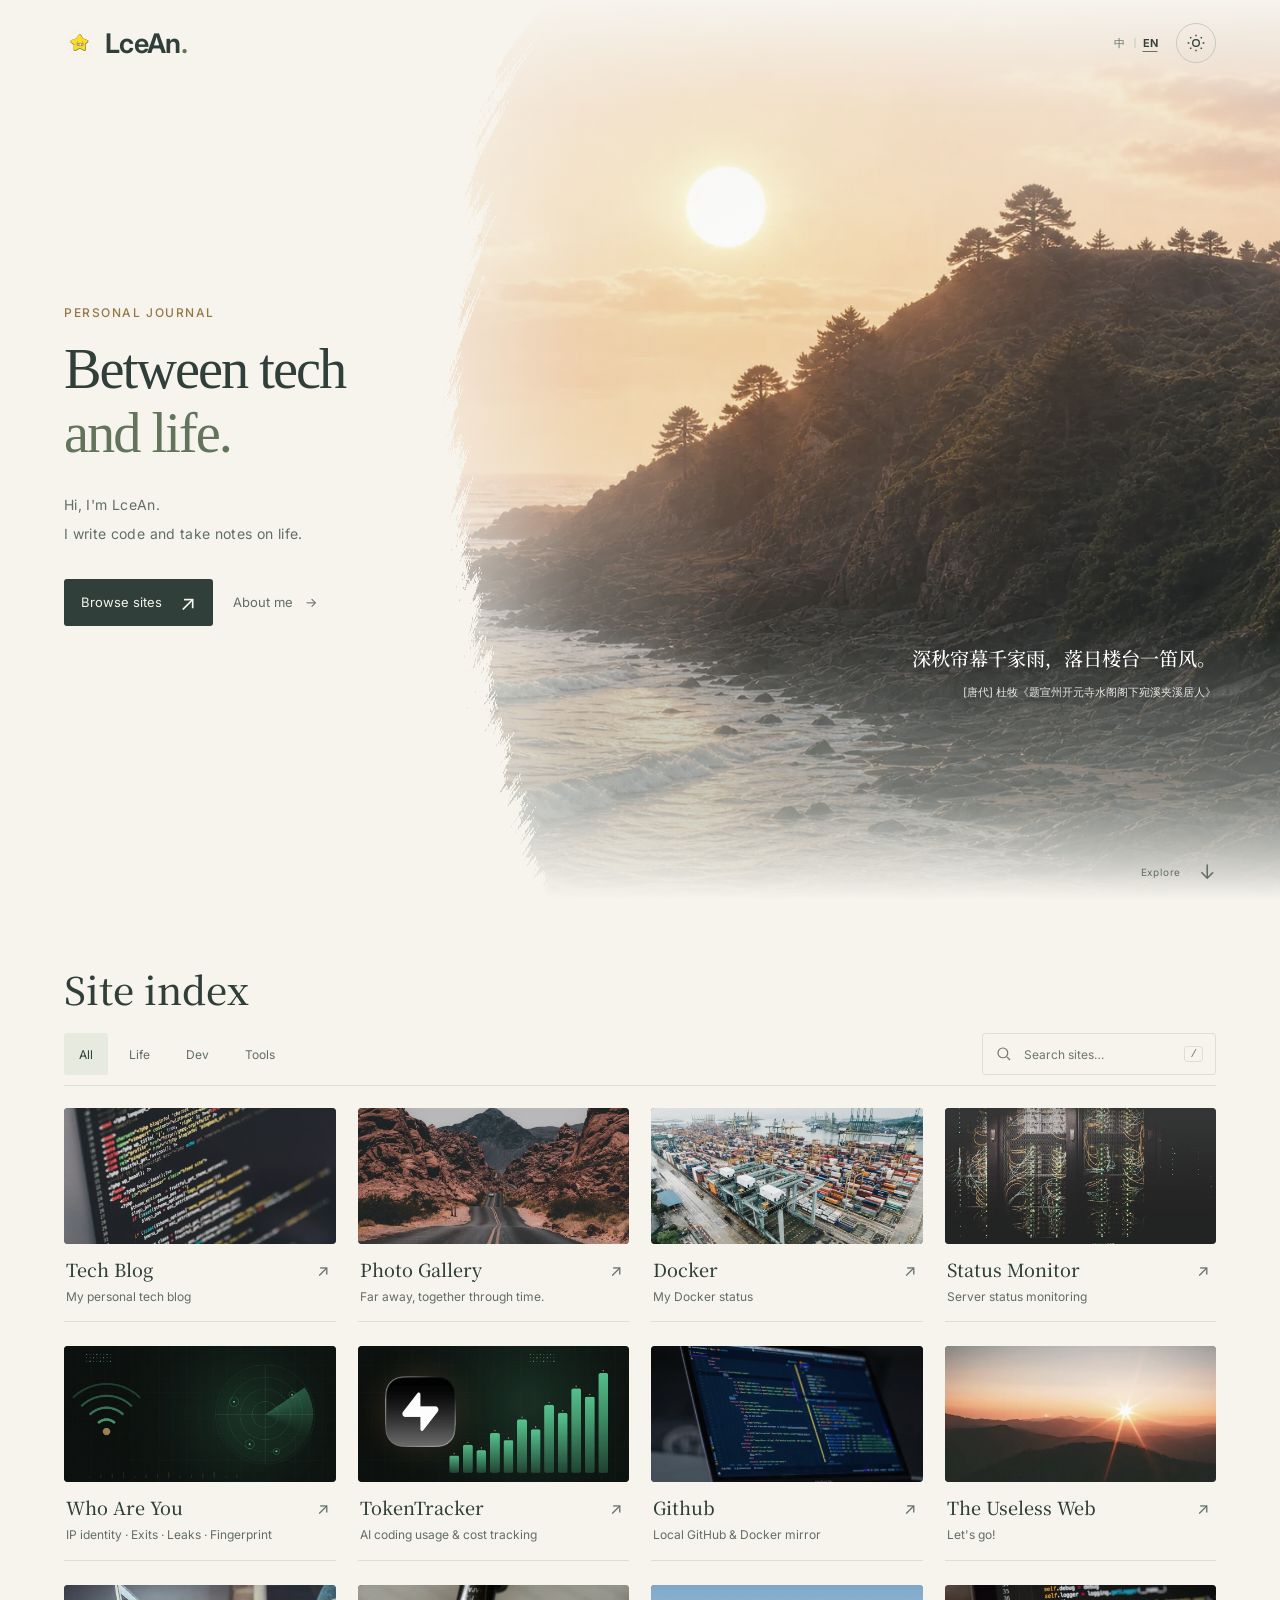
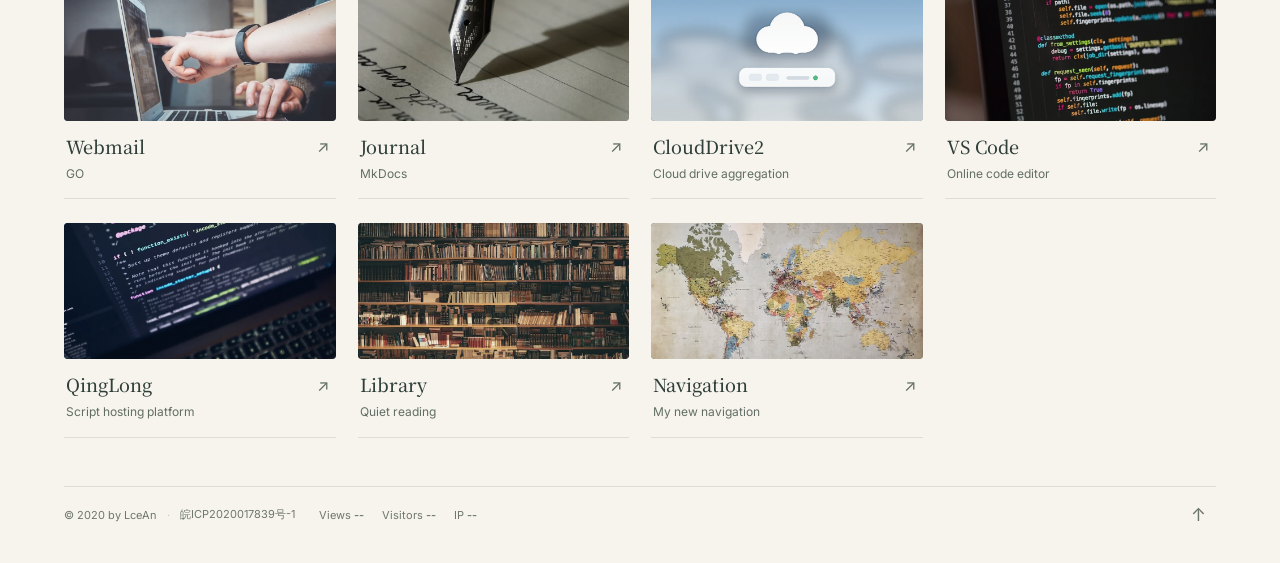
==== commit 15f5429d: "style: reduce language switch to simple text" ====
--- a/index.html
+++ b/index.html
@@ -32,7 +32,7 @@
     <link href="https://fonts.googleapis.com/css2?family=Inter:wght@400;500;600;700&family=Noto+Serif+SC:wght@500;600&display=swap" rel="stylesheet">
     <link rel="stylesheet" href="src/css/iconfont.css">
     <link rel="stylesheet" href="src/css/redesign.css?20260731v2">
-    <link rel="stylesheet" href="src/css/garden.css?20261126v1">
+    <link rel="stylesheet" href="src/css/garden.css?20261126v2">
 </head>
 
 <body>
@@ -172,6 +172,6 @@
         </div>
     </footer>
 
-    <script type="module" src="src/js/redesign.js?20261126v1"></script>
+    <script type="module" src="src/js/redesign.js?20261126v2"></script>
 </body>
 </html>
--- a/src/css/garden.css
+++ b/src/css/garden.css
@@ -57,18 +57,24 @@
 .masthead-brand { display: inline-flex; align-items: center; gap: 9px; font-size: 27px; font-weight: 650; text-decoration: none; letter-spacing: -.7px; }
 .brand-dot { color: var(--accent); }
 .language-switch {
-    display: inline-flex; flex: 0 0 auto; align-items: center; gap: 2px;
-    padding: 2px; border: 1px solid var(--line-strong); border-radius: 8px;
-    background: color-mix(in srgb, var(--paper) 92%, transparent);
+    position: relative; display: inline-flex; flex: 0 0 auto; align-items: center; gap: 3px;
+}
+.language-switch::after {
+    content: ""; position: absolute; left: 50%; top: 50%; transform: translate(-50%, -50%);
+    width: 1px; height: 10px; background: var(--line-strong); pointer-events: none;
 }
 .hero-masthead .language-switch { margin-left: auto; }
 .language-switch button {
-    display: grid; place-items: center; min-width: 38px; min-height: 34px; padding: 0 6px;
-    border-radius: 5px; background: transparent; color: var(--ink-soft);
-    font-size: 12px; font-weight: 600; cursor: pointer;
+    display: grid; place-items: center; min-width: 28px; min-height: 40px; padding: 0 3px;
+    border-radius: 3px; background: transparent; color: var(--ink-soft);
+    font-size: 11px; font-weight: 500; line-height: 1; cursor: pointer;
 }
 .language-switch button:hover { color: var(--ink); }
-.language-switch button[aria-pressed="true"] { background: var(--accent-soft); color: var(--ink); }
+.language-switch button[aria-pressed="true"] {
+    color: var(--ink); font-weight: 650;
+    text-decoration: underline; text-decoration-color: var(--accent);
+    text-decoration-thickness: 1px; text-underline-offset: 4px;
+}
 .language-switch button:focus-visible { outline: 2px solid var(--accent); outline-offset: 1px; }
 .hero-copy { position: relative; top: auto; left: auto; align-self: center; width: auto; transform: none; padding: 32px 0; }
 .hero-kicker { font-size: clamp(23px, 2vw, 29px); margin: 0 0 16px; letter-spacing: .12em; color: var(--amber); }
@@ -227,7 +233,6 @@
     .header-inner .primary-nav { gap: 7px; }
     .header-inner .nav-link { font-size: 11px; }
     .header-inner .icon-link { display: none; }
-    .language-switch button { min-width: 34px; }
 }
 @media (max-width: 360px) {
     :root { --page-padding: 18px; }
